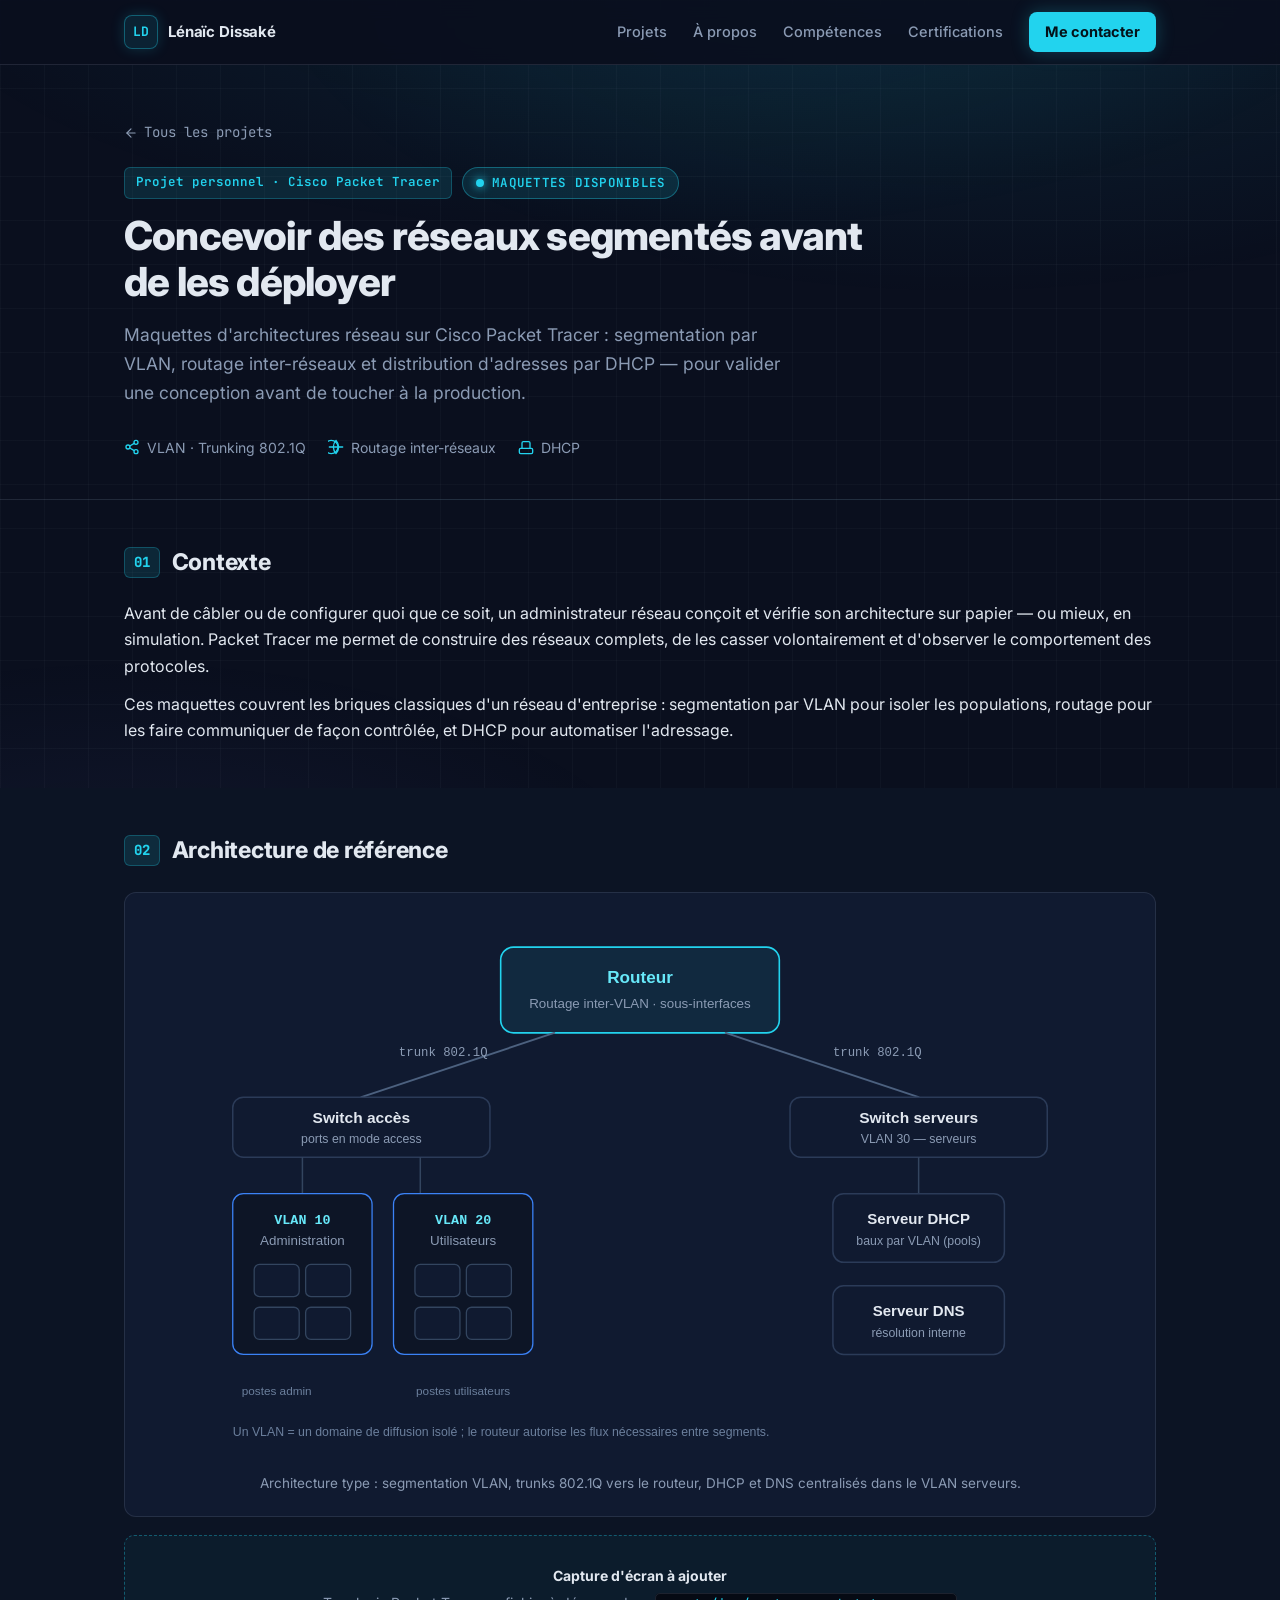
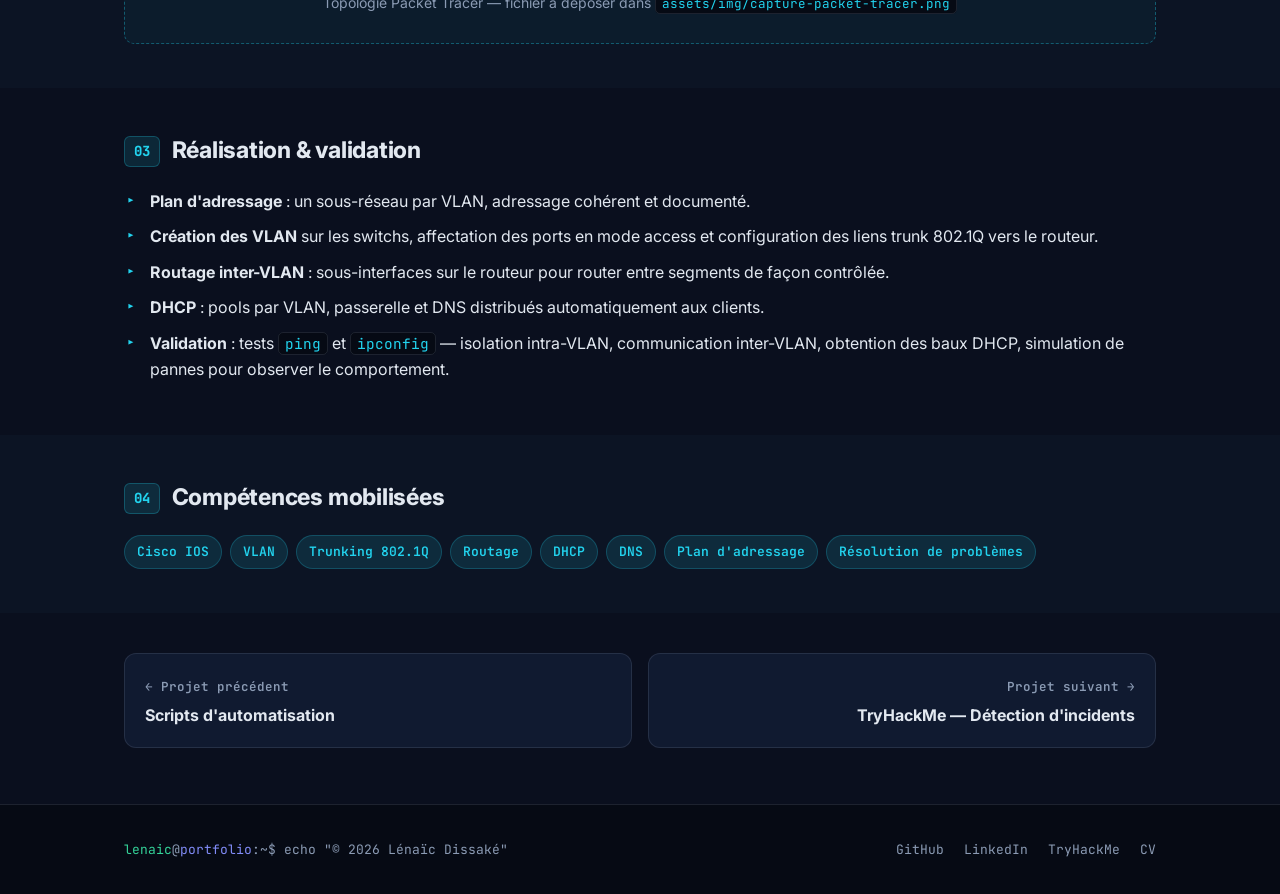
==== projets/reseau-packet-tracer.html @ 539bb711 "Portfolio initial — site statique tech/cyber (GitHub Pages)" ====
<!DOCTYPE html>
<html lang="fr">
<head>
  <meta charset="UTF-8">
  <meta name="viewport" content="width=device-width, initial-scale=1.0">
  <title>Maquettes réseau Cisco Packet Tracer — Lénaïc Dissaké</title>
  <meta name="description" content="Simulation d'architectures réseau sur Cisco Packet Tracer : segmentation VLAN, routage inter-réseaux et DHCP — conception et validation avant déploiement.">
  <link rel="icon" type="image/svg+xml" href="../assets/img/favicon.svg">
  <link rel="preconnect" href="https://fonts.googleapis.com">
  <link rel="preconnect" href="https://fonts.gstatic.com" crossorigin>
  <link href="https://fonts.googleapis.com/css2?family=Inter:wght@400;500;600;700;800&family=JetBrains+Mono:wght@400;600&display=swap" rel="stylesheet">
  <link rel="stylesheet" href="../assets/css/style.css">
</head>
<body>

  <!-- ===== Header ===== -->
  <header class="site-header">
    <div class="container">
      <a href="../index.html" class="brand">
        <span class="monogram">LD</span>
        <span class="name">Lénaïc Dissaké</span>
      </a>
      <nav class="main-nav" id="main-nav">
        <a href="../index.html#projets">Projets</a>
        <a href="../index.html#a-propos">À propos</a>
        <a href="../index.html#competences">Compétences</a>
        <a href="../index.html#certifications">Certifications</a>
        <a href="../index.html#contact" class="nav-cta">Me contacter</a>
      </nav>
      <button class="nav-toggle" aria-label="Ouvrir le menu" aria-expanded="false">
        <svg viewBox="0 0 24 24" fill="none" stroke-width="2" stroke-linecap="round"><line x1="3" y1="6" x2="21" y2="6"/><line x1="3" y1="12" x2="21" y2="12"/><line x1="3" y1="18" x2="21" y2="18"/></svg>
      </button>
    </div>
  </header>

  <main>
    <!-- ===== Hero projet ===== -->
    <section class="project-hero">
      <div class="container">
        <a class="breadcrumb" href="../index.html#projets">
          <svg width="14" height="14" viewBox="0 0 24 24" fill="none" stroke="currentColor" stroke-width="2" stroke-linecap="round" stroke-linejoin="round"><line x1="19" y1="12" x2="5" y2="12"/><polyline points="12 19 5 12 12 5"/></svg>
          Tous les projets
        </a>
        <div class="badges"><span class="badge">Projet personnel · Cisco Packet Tracer</span><span class="status cyan"><span class="pip"></span> MAQUETTES DISPONIBLES</span></div>
        <h1>Concevoir des réseaux segmentés avant de les déployer</h1>
        <p class="lead">Maquettes d'architectures réseau sur Cisco Packet Tracer : segmentation par VLAN, routage inter-réseaux et distribution d'adresses par DHCP — pour valider une conception avant de toucher à la production.</p>
        <div class="project-meta">
          <span>
            <svg viewBox="0 0 24 24" fill="none" stroke="currentColor" stroke-width="2" stroke-linecap="round" stroke-linejoin="round"><circle cx="18" cy="5" r="3"/><circle cx="6" cy="12" r="3"/><circle cx="18" cy="19" r="3"/><line x1="8.6" y1="13.5" x2="15.4" y2="17.5"/><line x1="15.4" y1="6.5" x2="8.6" y2="10.5"/></svg>
            VLAN · Trunking 802.1Q
          </span>
          <span>
            <svg viewBox="0 0 24 24" fill="none" stroke="currentColor" stroke-width="2" stroke-linecap="round" stroke-linejoin="round"><circle cx="5" cy="12" r="10"/><line x1="2" y1="12" x2="22" y2="12"/><path d="M12 2a15.3 15.3 0 0 1 4 10 15.3 15.3 0 0 1-4 10 15.3 15.3 0 0 1-4-10 15.3 15.3 0 0 1 4-10z"/></svg>
            Routage inter-réseaux
          </span>
          <span>
            <svg viewBox="0 0 24 24" fill="none" stroke="currentColor" stroke-width="2" stroke-linecap="round" stroke-linejoin="round"><rect x="2" y="14" width="20" height="8" rx="2"/><path d="M6 14V6a2 2 0 0 1 2-2h8a2 2 0 0 1 2 2v8"/></svg>
            DHCP
          </span>
        </div>
      </div>
    </section>

    <!-- ===== Contexte ===== -->
    <section class="project-section">
      <div class="container">
        <h2><span class="num">01</span>Contexte</h2>
        <p>Avant de câbler ou de configurer quoi que ce soit, un administrateur réseau conçoit et vérifie son architecture sur papier — ou mieux, en simulation. Packet Tracer me permet de construire des réseaux complets, de les casser volontairement et d'observer le comportement des protocoles.</p>
        <p>Ces maquettes couvrent les briques classiques d'un réseau d'entreprise : segmentation par VLAN pour isoler les populations, routage pour les faire communiquer de façon contrôlée, et DHCP pour automatiser l'adressage.</p>
      </div>
    </section>

    <!-- ===== Architecture ===== -->
    <section class="project-section alt">
      <div class="container">
        <h2><span class="num">02</span>Architecture de référence</h2>

        <figure class="figure">
          <svg viewBox="0 0 920 500" xmlns="http://www.w3.org/2000/svg" role="img" aria-label="Schéma réseau : routeur relié par trunks 802.1Q à deux switchs, VLAN admin et utilisateurs côté gauche, serveurs DHCP et DNS côté droit">
            <!-- Routeur -->
            <rect x="330" y="30" width="260" height="80" rx="12" fill="rgba(34,211,238,0.08)" stroke="#22d3ee" stroke-width="1.5"/>
            <text x="460" y="63" text-anchor="middle" font-family="Segoe UI, sans-serif" font-size="16" font-weight="700" fill="#67e8f9">Routeur</text>
            <text x="460" y="87" text-anchor="middle" font-family="Segoe UI, sans-serif" font-size="12.5" fill="#8b9bb4">Routage inter-VLAN · sous-interfaces</text>

            <!-- Trunks -->
            <g stroke="#4c617f" stroke-width="1.8" stroke-linecap="round">
              <line x1="380" y1="110" x2="200" y2="170"/>
              <line x1="540" y1="110" x2="720" y2="170"/>
            </g>
            <text x="235" y="132" font-family="Consolas, monospace" font-size="11.5" fill="#8b9bb4">trunk 802.1Q</text>
            <text x="640" y="132" font-family="Consolas, monospace" font-size="11.5" fill="#8b9bb4">trunk 802.1Q</text>

            <!-- Switch accès -->
            <rect x="80" y="170" width="240" height="56" rx="10" fill="#101a30" stroke="#2b3b58" stroke-width="1.4"/>
            <text x="200" y="194" text-anchor="middle" font-family="Segoe UI, sans-serif" font-size="14.5" font-weight="700" fill="#e2e8f0">Switch accès</text>
            <text x="200" y="213" text-anchor="middle" font-family="Segoe UI, sans-serif" font-size="11.5" fill="#8b9bb4">ports en mode access</text>

            <!-- Switch serveurs -->
            <rect x="600" y="170" width="240" height="56" rx="10" fill="#101a30" stroke="#2b3b58" stroke-width="1.4"/>
            <text x="720" y="194" text-anchor="middle" font-family="Segoe UI, sans-serif" font-size="14.5" font-weight="700" fill="#e2e8f0">Switch serveurs</text>
            <text x="720" y="213" text-anchor="middle" font-family="Segoe UI, sans-serif" font-size="11.5" fill="#8b9bb4">VLAN 30 — serveurs</text>

            <!-- Liaisons descendantes -->
            <g stroke="#33455f" stroke-width="1.4">
              <line x1="145" y1="226" x2="145" y2="260"/>
              <line x1="255" y1="226" x2="255" y2="260"/>
              <line x1="720" y1="226" x2="720" y2="260"/>
            </g>

            <!-- VLAN 10 -->
            <rect x="80" y="260" width="130" height="150" rx="10" fill="#0d1526" stroke="#3b82f6" stroke-width="1.2"/>
            <text x="145" y="288" text-anchor="middle" font-family="Consolas, monospace" font-size="12.5" font-weight="700" fill="#67e8f9">VLAN 10</text>
            <text x="145" y="308" text-anchor="middle" font-family="Segoe UI, sans-serif" font-size="12.5" fill="#8b9bb4">Administration</text>
            <g>
              <rect x="100" y="326" width="42" height="30" rx="5" fill="#101a30" stroke="#33455f" stroke-width="1.2"/>
              <rect x="148" y="326" width="42" height="30" rx="5" fill="#101a30" stroke="#33455f" stroke-width="1.2"/>
              <rect x="100" y="366" width="42" height="30" rx="5" fill="#101a30" stroke="#33455f" stroke-width="1.2"/>
              <rect x="148" y="366" width="42" height="30" rx="5" fill="#101a30" stroke="#33455f" stroke-width="1.2"/>
              <text x="121" y="448" text-anchor="middle" font-family="Segoe UI, sans-serif" font-size="11" fill="#6b7f9c">postes admin</text>
            </g>

            <!-- VLAN 20 -->
            <rect x="230" y="260" width="130" height="150" rx="10" fill="#0d1526" stroke="#3b82f6" stroke-width="1.2"/>
            <text x="295" y="288" text-anchor="middle" font-family="Consolas, monospace" font-size="12.5" font-weight="700" fill="#67e8f9">VLAN 20</text>
            <text x="295" y="308" text-anchor="middle" font-family="Segoe UI, sans-serif" font-size="12.5" fill="#8b9bb4">Utilisateurs</text>
            <g>
              <rect x="250" y="326" width="42" height="30" rx="5" fill="#101a30" stroke="#33455f" stroke-width="1.2"/>
              <rect x="298" y="326" width="42" height="30" rx="5" fill="#101a30" stroke="#33455f" stroke-width="1.2"/>
              <rect x="250" y="366" width="42" height="30" rx="5" fill="#101a30" stroke="#33455f" stroke-width="1.2"/>
              <rect x="298" y="366" width="42" height="30" rx="5" fill="#101a30" stroke="#33455f" stroke-width="1.2"/>
              <text x="295" y="448" text-anchor="middle" font-family="Segoe UI, sans-serif" font-size="11" fill="#6b7f9c">postes utilisateurs</text>
            </g>

            <!-- Serveurs -->
            <g>
              <rect x="640" y="260" width="160" height="64" rx="10" fill="#101a30" stroke="#2b3b58" stroke-width="1.4"/>
              <text x="720" y="288" text-anchor="middle" font-family="Segoe UI, sans-serif" font-size="14" font-weight="700" fill="#e2e8f0">Serveur DHCP</text>
              <text x="720" y="308" text-anchor="middle" font-family="Segoe UI, sans-serif" font-size="11.5" fill="#8b9bb4">baux par VLAN (pools)</text>

              <rect x="640" y="346" width="160" height="64" rx="10" fill="#101a30" stroke="#2b3b58" stroke-width="1.4"/>
              <text x="720" y="374" text-anchor="middle" font-family="Segoe UI, sans-serif" font-size="14" font-weight="700" fill="#e2e8f0">Serveur DNS</text>
              <text x="720" y="394" text-anchor="middle" font-family="Segoe UI, sans-serif" font-size="11.5" fill="#8b9bb4">résolution interne</text>
            </g>

            <!-- Légende -->
            <rect x="80" y="440" width="360" height="40" rx="8" fill="none"/>
            <text x="80" y="486" font-family="Segoe UI, sans-serif" font-size="11.5" fill="#6b7f9c">Un VLAN = un domaine de diffusion isolé ; le routeur autorise les flux nécessaires entre segments.</text>
          </svg>
          <figcaption>Architecture type : segmentation VLAN, trunks 802.1Q vers le routeur, DHCP et DNS centralisés dans le VLAN serveurs.</figcaption>
        </figure>

        <div class="shot">
          <strong>Capture d'écran à ajouter</strong>
          Topologie Packet Tracer — fichier à déposer dans <code>assets/img/capture-packet-tracer.png</code>
        </div>
      </div>
    </section>

    <!-- ===== Réalisation ===== -->
    <section class="project-section">
      <div class="container">
        <h2><span class="num">03</span>Réalisation &amp; validation</h2>
        <ul>
          <li><strong>Plan d'adressage</strong> : un sous-réseau par VLAN, adressage cohérent et documenté.</li>
          <li><strong>Création des VLAN</strong> sur les switchs, affectation des ports en mode access et configuration des liens trunk 802.1Q vers le routeur.</li>
          <li><strong>Routage inter-VLAN</strong> : sous-interfaces sur le routeur pour router entre segments de façon contrôlée.</li>
          <li><strong>DHCP</strong> : pools par VLAN, passerelle et DNS distribués automatiquement aux clients.</li>
          <li><strong>Validation</strong> : tests <code>ping</code> et <code>ipconfig</code> — isolation intra-VLAN, communication inter-VLAN, obtention des baux DHCP, simulation de pannes pour observer le comportement.</li>
        </ul>
      </div>
    </section>

    <!-- ===== Compétences ===== -->
    <section class="project-section alt">
      <div class="container">
        <h2><span class="num">04</span>Compétences mobilisées</h2>
        <div class="tags">
          <span>Cisco IOS</span><span>VLAN</span><span>Trunking 802.1Q</span><span>Routage</span><span>DHCP</span><span>DNS</span><span>Plan d'adressage</span><span>Résolution de problèmes</span>
        </div>
      </div>
    </section>

    <!-- ===== Navigation projet ===== -->
    <div class="container">
      <nav class="project-nav">
        <a href="scripts.html">
          <span class="dir">← Projet précédent</span>
          <div class="title">Scripts d'automatisation</div>
        </a>
        <a class="next" href="tryhackme.html">
          <span class="dir">Projet suivant →</span>
          <div class="title">TryHackMe — Détection d'incidents</div>
        </a>
      </nav>
    </div>
  </main>

  <!-- ===== Footer ===== -->
  <footer class="site-footer">
    <div class="container">
      <span class="prompt"><span class="u">lenaic</span>@<span class="p">portfolio</span>:~$ echo "© <span class="year">2026</span> Lénaïc Dissaké"</span>
      <nav class="f-links">
        <a href="https://github.com/narcusensei" target="_blank" rel="noopener">GitHub</a>
        <a href="https://www.linkedin.com/in/lenaic-d" target="_blank" rel="noopener">LinkedIn</a>
        <a href="https://tryhackme.com/p/narcus" target="_blank" rel="noopener">TryHackMe</a>
        <a href="../cv/CV-Lenaic-Dissake.pdf">CV</a>
      </nav>
    </div>
  </footer>

  <script src="../assets/js/main.js"></script>
</body>
</html>
---- assets/css/style.css ----
/* ============================================================
   Portfolio — Lénaïc Dissaké
   Thème tech/cyber · Sombre · Néon cyan #22d3ee · Inter + Mono
   ============================================================ */

:root {
  --bg: #0a0f1e;
  --bg-alt: #0c1424;
  --bg-panel: #101a30;
  --bg-code: #060a14;
  --text: #e2e8f0;
  --text-muted: #8b9bb4;
  --accent: #22d3ee;
  --accent-soft: rgba(34, 211, 238, 0.12);
  --accent-border: rgba(34, 211, 238, 0.35);
  --violet: #818cf8;
  --success: #34d399;
  --border: rgba(148, 163, 184, 0.16);
  --radius: 12px;
  --font-sans: "Inter", -apple-system, BlinkMacSystemFont, "Segoe UI", Roboto, sans-serif;
  --font-mono: "JetBrains Mono", "SFMono-Regular", Consolas, monospace;
  --container: 1080px;
}

* { margin: 0; padding: 0; box-sizing: border-box; }

html { scroll-behavior: smooth; }

body {
  font-family: var(--font-sans);
  color: var(--text);
  background: var(--bg);
  line-height: 1.65;
  font-size: 16px;
  -webkit-font-smoothing: antialiased;
  overflow-x: hidden;
}

/* Fond : grille technique + halos néon */
body::before {
  content: "";
  position: fixed;
  inset: 0;
  z-index: -2;
  background:
    radial-gradient(ellipse 55% 38% at 75% -5%, rgba(34, 211, 238, 0.10), transparent),
    radial-gradient(ellipse 45% 32% at 10% 105%, rgba(129, 140, 248, 0.08), transparent),
    linear-gradient(rgba(148, 163, 184, 0.045) 1px, transparent 1px),
    linear-gradient(90deg, rgba(148, 163, 184, 0.045) 1px, transparent 1px);
  background-size: 100% 100%, 100% 100%, 44px 44px, 44px 44px;
}

::selection { background: rgba(34, 211, 238, 0.35); color: #fff; }

img { max-width: 100%; display: block; }
a { color: var(--accent); text-decoration: none; }
a:hover { text-decoration: underline; }

.container { max-width: var(--container); margin: 0 auto; padding: 0 24px; }

/* ---------- Header ---------- */
.site-header {
  position: sticky;
  top: 0;
  z-index: 50;
  background: rgba(10, 15, 30, 0.85);
  backdrop-filter: blur(10px);
  border-bottom: 1px solid var(--border);
}

.site-header .container {
  display: flex;
  align-items: center;
  justify-content: space-between;
  height: 64px;
}

.brand {
  display: flex;
  align-items: center;
  gap: 10px;
  font-weight: 700;
  color: var(--text);
}

.brand:hover { text-decoration: none; }

.brand .monogram {
  width: 34px;
  height: 34px;
  border-radius: 8px;
  background: rgba(34, 211, 238, 0.10);
  border: 1px solid var(--accent-border);
  color: var(--accent);
  display: grid;
  place-items: center;
  font-family: var(--font-mono);
  font-size: 13px;
  font-weight: 700;
  box-shadow: 0 0 14px rgba(34, 211, 238, 0.18);
}

.brand .name { font-size: 15px; letter-spacing: -0.01em; }

.main-nav { display: flex; align-items: center; gap: 26px; }

.main-nav a {
  color: var(--text-muted);
  font-size: 14.5px;
  font-weight: 500;
}

.main-nav a:hover { color: var(--accent); text-decoration: none; }

.main-nav a.nav-cta {
  background: var(--accent);
  color: #04121a;
  padding: 8px 16px;
  border-radius: 8px;
  font-weight: 700;
  box-shadow: 0 0 18px rgba(34, 211, 238, 0.25);
}

.main-nav a.nav-cta:hover { background: #67e8f9; }

.nav-toggle {
  display: none;
  background: none;
  border: none;
  cursor: pointer;
  padding: 8px;
}

.nav-toggle svg { width: 22px; height: 22px; stroke: var(--text); }

/* ---------- Boutons ---------- */
.btn {
  display: inline-flex;
  align-items: center;
  gap: 8px;
  padding: 11px 22px;
  border-radius: 10px;
  font-weight: 600;
  font-size: 15px;
  border: 1px solid transparent;
  transition: background 0.15s ease, border-color 0.15s ease, box-shadow 0.15s ease;
}

.btn:hover { text-decoration: none; }

.btn-primary {
  background: var(--accent);
  color: #04121a;
  font-weight: 700;
  box-shadow: 0 0 22px rgba(34, 211, 238, 0.28);
}
.btn-primary:hover { background: #67e8f9; }

.btn-outline {
  border-color: var(--border);
  color: var(--text);
  background: rgba(16, 26, 48, 0.6);
}
.btn-outline:hover { border-color: var(--accent-border); color: var(--accent); }

.btn svg { width: 17px; height: 17px; }

/* ---------- Badges de statut ---------- */
.status {
  display: inline-flex;
  align-items: center;
  gap: 8px;
  font-family: var(--font-mono);
  font-size: 12.5px;
  font-weight: 600;
  color: var(--success);
  background: rgba(52, 211, 153, 0.10);
  border: 1px solid rgba(52, 211, 153, 0.35);
  padding: 5px 13px;
  border-radius: 999px;
  letter-spacing: 0.02em;
}

.status .pip {
  width: 8px;
  height: 8px;
  border-radius: 50%;
  background: var(--success);
  box-shadow: 0 0 10px var(--success);
  animation: pulse 2s ease-in-out infinite;
}

.status.cyan { color: var(--accent); background: var(--accent-soft); border-color: var(--accent-border); }
.status.cyan .pip { background: var(--accent); box-shadow: 0 0 10px var(--accent); }

@keyframes pulse { 0%, 100% { opacity: 1; } 50% { opacity: 0.35; } }

/* ---------- Hero (accueil) ---------- */
.hero { padding: 76px 0 64px; }

.hero-grid {
  display: grid;
  grid-template-columns: 1.15fr 0.85fr;
  gap: 52px;
  align-items: center;
}

.hero .kicker {
  color: var(--accent);
  font-family: var(--font-mono);
  font-size: 13.5px;
  font-weight: 600;
  letter-spacing: 0.03em;
  margin-bottom: 18px;
}

.hero h1 {
  font-size: clamp(32px, 5vw, 50px);
  line-height: 1.12;
  letter-spacing: -0.02em;
  font-weight: 800;
  max-width: 620px;
}

.hero h1 .accent {
  background: linear-gradient(92deg, #22d3ee 20%, #818cf8 90%);
  -webkit-background-clip: text;
  background-clip: text;
  color: transparent;
}

.hero .pitch {
  margin-top: 20px;
  font-size: 17.5px;
  color: var(--text-muted);
  max-width: 560px;
}

.hero .actions { margin-top: 30px; display: flex; flex-wrap: wrap; gap: 14px; }

.hero .links {
  margin-top: 26px;
  display: flex;
  flex-wrap: wrap;
  gap: 20px;
  font-size: 14px;
}

.hero .links a {
  color: var(--text-muted);
  display: inline-flex;
  align-items: center;
  gap: 6px;
  font-family: var(--font-mono);
}

.hero .links a:hover { color: var(--accent); }

.hero .links svg { width: 15px; height: 15px; }

/* ---------- Terminal ---------- */
.terminal {
  background: var(--bg-code);
  border: 1px solid var(--border);
  border-radius: var(--radius);
  overflow: hidden;
  box-shadow: 0 24px 70px rgba(0, 0, 0, 0.55), 0 0 46px rgba(34, 211, 238, 0.07);
}

.terminal-bar {
  display: flex;
  align-items: center;
  gap: 7px;
  padding: 11px 16px;
  background: rgba(148, 163, 184, 0.05);
  border-bottom: 1px solid var(--border);
}

.terminal-bar .dot { width: 11px; height: 11px; border-radius: 50%; }
.dot-red { background: #f87171; }
.dot-yellow { background: #fbbf24; }
.dot-green { background: #34d399; }

.terminal-bar .title {
  margin-left: 8px;
  font-family: var(--font-mono);
  font-size: 12px;
  color: var(--text-muted);
}

.terminal-body {
  padding: 20px 22px;
  font-family: var(--font-mono);
  font-size: 13.5px;
  line-height: 1.95;
  min-height: 232px;
}

.term-line { white-space: pre-wrap; word-break: break-word; }
.term-prompt { color: var(--success); }
.term-path { color: var(--violet); }
.term-cmd { color: var(--text); }
.term-out { color: var(--text-muted); }
.term-out .ok { color: var(--success); }
.term-out .hl { color: var(--accent); }

.cursor {
  display: inline-block;
  width: 9px;
  height: 16px;
  margin-left: 2px;
  background: var(--accent);
  vertical-align: -2px;
  animation: blink 1s step-end infinite;
}

@keyframes blink { 50% { opacity: 0; } }

/* ---------- Sections ---------- */
.section { padding: 64px 0; }
.section.alt { background: var(--bg-alt); }

/* Les ancres ne passent pas sous le header collant */
main section[id] { scroll-margin-top: 76px; }

.section-head { margin-bottom: 36px; }

.section-head .kicker {
  color: var(--accent);
  font-family: var(--font-mono);
  font-size: 13px;
  font-weight: 600;
  letter-spacing: 0.03em;
}

.section-head .kicker::before { content: "~/portfolio $ "; color: var(--text-muted); }

.section-head h2 {
  font-size: clamp(26px, 3.5vw, 34px);
  letter-spacing: -0.02em;
  font-weight: 750;
  margin-top: 6px;
}

.section-head p {
  color: var(--text-muted);
  margin-top: 10px;
  max-width: 620px;
}

/* ---------- À propos ---------- */
.about-grid {
  display: grid;
  grid-template-columns: 230px 1fr;
  gap: 44px;
  align-items: start;
}

.about-photo-frame {
  width: 100%;
  max-width: 230px;
  aspect-ratio: 3 / 4;
  border-radius: var(--radius);
  overflow: hidden;
  border: 1px solid var(--accent-border);
  box-shadow: 0 0 38px rgba(34, 211, 238, 0.12), 0 18px 44px rgba(0, 0, 0, 0.45);
}

.about-photo {
  width: 100%;
  height: 100%;
  object-fit: cover;
  object-position: center 22%;
  transform: scale(1.07);
  filter: saturate(1.02);
  display: block;
}

.about-body p + p { margin-top: 14px; }

.about-body .facts {
  margin-top: 22px;
  display: flex;
  flex-wrap: wrap;
  gap: 10px;
}

.fact {
  background: var(--accent-soft);
  color: var(--accent);
  border: 1px solid var(--accent-border);
  font-size: 13.5px;
  font-weight: 600;
  padding: 6px 13px;
  border-radius: 999px;
}

/* ---------- Cartes projets ---------- */
.projects-grid {
  display: grid;
  grid-template-columns: repeat(auto-fill, minmax(300px, 1fr));
  gap: 22px;
}

.project-card {
  position: relative;
  display: flex;
  flex-direction: column;
  background: var(--bg-panel);
  border: 1px solid var(--border);
  border-radius: var(--radius);
  padding: 24px;
  overflow: hidden;
  transition: border-color 0.15s ease, box-shadow 0.15s ease, transform 0.15s ease;
}

.project-card::before {
  content: "";
  position: absolute;
  top: 0;
  left: 0;
  right: 0;
  height: 2px;
  background: linear-gradient(90deg, transparent, var(--accent), var(--violet), transparent);
  opacity: 0;
  transition: opacity 0.15s ease;
}

.project-card:hover {
  border-color: var(--accent-border);
  box-shadow: 0 0 34px rgba(34, 211, 238, 0.10), 0 16px 40px rgba(0, 0, 0, 0.45);
  transform: translateY(-3px);
}

.project-card:hover::before { opacity: 1; }

.project-card .icon {
  width: 44px;
  height: 44px;
  border-radius: 10px;
  background: var(--accent-soft);
  border: 1px solid var(--accent-border);
  color: var(--accent);
  display: grid;
  place-items: center;
  margin-bottom: 16px;
}

.project-card .icon svg { width: 22px; height: 22px; }

.project-card h3 { font-size: 18.5px; font-weight: 700; letter-spacing: -0.01em; }

.project-card .tag {
  font-family: var(--font-mono);
  font-size: 12px;
  color: var(--accent);
  background: var(--accent-soft);
  border: 1px solid rgba(34, 211, 238, 0.2);
  border-radius: 6px;
  padding: 2px 8px;
  display: inline-block;
  margin: 8px 0 10px;
}

.project-card p {
  color: var(--text-muted);
  font-size: 14.5px;
  flex-grow: 1;
}

.project-card .go {
  margin-top: 16px;
  font-weight: 600;
  font-size: 14.5px;
  color: var(--accent);
  display: inline-flex;
  align-items: center;
  gap: 6px;
  font-family: var(--font-mono);
}

.project-card .go:hover { text-decoration: none; color: #67e8f9; }

.project-card .go svg { width: 15px; height: 15px; transition: transform 0.15s ease; }
.project-card:hover .go svg { transform: translateX(3px); }

/* ---------- Compétences ---------- */
.skills-grid {
  display: grid;
  grid-template-columns: repeat(auto-fill, minmax(230px, 1fr));
  gap: 22px;
}

.skill-group {
  background: var(--bg-panel);
  border: 1px solid var(--border);
  border-radius: var(--radius);
  padding: 22px;
}

.skill-group h3 {
  font-size: 15px;
  font-weight: 700;
  display: flex;
  align-items: center;
  gap: 9px;
  margin-bottom: 14px;
}

.skill-group h3 svg { width: 18px; height: 18px; color: var(--accent); }

.skill-group ul { list-style: none; display: flex; flex-wrap: wrap; gap: 7px; }

.skill-group li {
  font-size: 13px;
  font-weight: 500;
  background: rgba(10, 15, 30, 0.7);
  border: 1px solid var(--border);
  color: var(--text);
  padding: 4px 11px;
  border-radius: 999px;
}

/* ---------- Certifications ---------- */
.certs-list { display: grid; gap: 14px; }

.cert-item {
  display: flex;
  gap: 18px;
  align-items: center;
  background: var(--bg-panel);
  border: 1px solid var(--border);
  border-radius: var(--radius);
  padding: 18px 22px;
  transition: border-color 0.15s ease;
}

.cert-item:hover { border-color: var(--accent-border); }

.cert-item .cert-icon {
  width: 46px;
  height: 46px;
  flex-shrink: 0;
  border-radius: 10px;
  background: var(--accent-soft);
  border: 1px solid var(--accent-border);
  color: var(--accent);
  display: grid;
  place-items: center;
}

.cert-item .cert-icon svg { width: 23px; height: 23px; }

.cert-item h3 { font-size: 16px; font-weight: 700; }

.cert-item .org { color: var(--text-muted); font-size: 14px; margin-top: 2px; }

.cert-item .year {
  margin-left: auto;
  flex-shrink: 0;
  font-family: var(--font-mono);
  font-size: 13px;
  font-weight: 600;
  color: var(--accent);
  background: var(--accent-soft);
  border: 1px solid rgba(34, 211, 238, 0.2);
  border-radius: 6px;
  padding: 4px 10px;
}

/* ---------- Contact ---------- */
.contact-box {
  background: linear-gradient(180deg, rgba(34, 211, 238, 0.07), rgba(129, 140, 248, 0.05));
  border: 1px solid var(--accent-border);
  border-radius: var(--radius);
  padding: 40px;
  text-align: center;
  box-shadow: 0 0 44px rgba(34, 211, 238, 0.06);
}

.contact-box h2 { font-size: 26px; letter-spacing: -0.01em; font-weight: 750; }

.contact-box p { color: var(--text-muted); margin: 12px auto 26px; max-width: 480px; }

.contact-box .btn + .btn { margin-left: 10px; }

/* ---------- Pages projet ---------- */
.project-hero {
  padding: 56px 0 40px;
  border-bottom: 1px solid var(--border);
  background:
    radial-gradient(ellipse 60% 70% at 50% -30%, rgba(34, 211, 238, 0.09), transparent);
}

.project-hero .breadcrumb {
  font-size: 14px;
  color: var(--text-muted);
  margin-bottom: 22px;
  display: inline-flex;
  align-items: center;
  gap: 6px;
  font-family: var(--font-mono);
}

.project-hero .breadcrumb:hover { color: var(--accent); }

.project-hero .badges { display: flex; flex-wrap: wrap; gap: 10px; margin-bottom: 14px; }

.project-hero .badge {
  font-family: var(--font-mono);
  font-size: 12.5px;
  font-weight: 600;
  color: var(--accent);
  background: var(--accent-soft);
  border: 1px solid rgba(34, 211, 238, 0.25);
  border-radius: 6px;
  padding: 4px 11px;
  display: inline-block;
}

.project-hero h1 {
  font-size: clamp(28px, 4vw, 40px);
  letter-spacing: -0.02em;
  font-weight: 800;
  max-width: 740px;
  line-height: 1.15;
}

.project-hero .lead {
  color: var(--text-muted);
  font-size: 17.5px;
  margin-top: 16px;
  max-width: 680px;
}

.project-meta {
  margin-top: 28px;
  display: flex;
  flex-wrap: wrap;
  gap: 22px;
  font-size: 14px;
  color: var(--text-muted);
}

.project-meta span { display: inline-flex; align-items: center; gap: 7px; }

.project-meta svg { width: 16px; height: 16px; color: var(--accent); }

.project-section { padding: 44px 0; }
.project-section.alt { background: var(--bg-alt); }

.project-section h2 {
  font-size: 23px;
  font-weight: 750;
  letter-spacing: -0.01em;
  margin-bottom: 18px;
  display: flex;
  align-items: center;
  gap: 12px;
}

.project-section h2 .num {
  font-family: var(--font-mono);
  font-size: 14px;
  color: var(--accent);
  background: var(--accent-soft);
  border: 1px solid rgba(34, 211, 238, 0.25);
  border-radius: 6px;
  padding: 3px 9px;
}

.project-section p + p { margin-top: 12px; }
.project-section ul { margin-top: 12px; padding-left: 0; list-style: none; }
.project-section ul li {
  padding-left: 26px;
  position: relative;
  margin-bottom: 9px;
}

.project-section ul li::before {
  content: "▸";
  position: absolute;
  left: 2px;
  top: 0;
  color: var(--accent);
  font-family: var(--font-mono);
}

/* Figure / schéma */
.figure {
  border: 1px solid var(--border);
  border-radius: var(--radius);
  background: var(--bg-panel);
  padding: 22px;
  margin-top: 22px;
}

.figure svg { width: 100%; height: auto; }

.figure figcaption {
  margin-top: 14px;
  font-size: 13.5px;
  color: var(--text-muted);
  text-align: center;
}

/* Bloc code */
.code-block {
  background: var(--bg-code);
  color: #cbd5e1;
  border: 1px solid var(--border);
  border-radius: 10px;
  padding: 18px 20px;
  font-family: var(--font-mono);
  font-size: 13.5px;
  line-height: 1.7;
  overflow-x: auto;
  margin-top: 18px;
}

.code-block .cmt { color: #64748b; }
.code-block .cmd { color: var(--accent); }

/* Tags compétences d'un projet */
.tags { display: flex; flex-wrap: wrap; gap: 8px; }

.tags span {
  font-size: 13px;
  font-weight: 600;
  font-family: var(--font-mono);
  background: var(--accent-soft);
  color: var(--accent);
  border: 1px solid rgba(34, 211, 238, 0.22);
  padding: 5px 12px;
  border-radius: 999px;
}

/* Navigation projet suivant/précédent */
.project-nav {
  display: grid;
  grid-template-columns: 1fr 1fr;
  gap: 16px;
  padding: 40px 0 56px;
}

.project-nav a {
  border: 1px solid var(--border);
  border-radius: var(--radius);
  padding: 18px 20px;
  color: var(--text);
  background: var(--bg-panel);
  transition: border-color 0.15s ease;
}

.project-nav a:hover { border-color: var(--accent-border); text-decoration: none; }

.project-nav .dir {
  font-size: 12.5px;
  color: var(--text-muted);
  font-weight: 600;
  font-family: var(--font-mono);
}

.project-nav .title { font-weight: 700; margin-top: 4px; }

.project-nav a.next { text-align: right; }

/* ---------- Write-ups ---------- */
.writeup {
  border: 1px solid var(--border);
  border-radius: var(--radius);
  background: var(--bg-panel);
  overflow: hidden;
}

.writeup + .writeup { margin-top: 26px; }

.writeup .wu-head {
  background: rgba(148, 163, 184, 0.05);
  border-bottom: 1px solid var(--border);
  padding: 18px 24px;
  display: flex;
  flex-wrap: wrap;
  align-items: center;
  gap: 12px;
}

.writeup .wu-head h3 { font-size: 17px; font-weight: 700; }

.writeup .wu-head .lvl {
  font-family: var(--font-mono);
  font-size: 12px;
  font-weight: 600;
  border-radius: 6px;
  padding: 3px 9px;
}

.lvl-easy { background: rgba(52, 211, 153, 0.12); color: var(--success); }
.lvl-medium { background: rgba(251, 191, 36, 0.12); color: #fbbf24; }
.lvl-hard { background: rgba(248, 113, 113, 0.12); color: #f87171; }

.writeup .wu-body { padding: 22px 24px; }

.writeup .wu-body h4 {
  font-size: 14.5px;
  font-weight: 700;
  color: var(--accent);
  margin: 18px 0 8px;
  font-family: var(--font-mono);
}

.writeup .wu-body h4:first-child { margin-top: 0; }

.writeup .flag {
  font-family: var(--font-mono);
  font-size: 13.5px;
  background: var(--bg-code);
  color: var(--success);
  border: 1px solid rgba(52, 211, 153, 0.3);
  border-radius: 8px;
  padding: 10px 14px;
  display: inline-block;
  margin-top: 6px;
}

/* Placeholder capture d'écran */
.shot {
  border: 1px dashed rgba(34, 211, 238, 0.35);
  border-radius: 10px;
  background: rgba(34, 211, 238, 0.04);
  padding: 28px;
  text-align: center;
  color: var(--text-muted);
  font-size: 14px;
  margin-top: 18px;
}

.shot strong { color: var(--text); display: block; margin-bottom: 4px; }

.shot code, .project-section code, .wu-body code, .wu-body p code {
  font-family: var(--font-mono);
  font-size: 0.9em;
  background: var(--bg-code);
  border: 1px solid var(--border);
  border-radius: 5px;
  padding: 1px 6px;
  color: var(--accent);
}

/* ---------- Footer ---------- */
.site-footer {
  background: var(--bg-code);
  border-top: 1px solid var(--border);
  color: var(--text-muted);
  padding: 34px 0;
  font-size: 14px;
}

.site-footer .container {
  display: flex;
  flex-wrap: wrap;
  align-items: center;
  justify-content: space-between;
  gap: 18px;
}

.site-footer .prompt { font-family: var(--font-mono); font-size: 13px; }
.site-footer .prompt .u { color: var(--success); }
.site-footer .prompt .p { color: var(--violet); }

.site-footer .f-links { display: flex; flex-wrap: wrap; gap: 20px; }

.site-footer .f-links a { color: var(--text-muted); font-family: var(--font-mono); font-size: 13px; }
.site-footer .f-links a:hover { color: var(--accent); }

/* ---------- Responsive ---------- */
@media (max-width: 900px) {
  .hero-grid { grid-template-columns: 1fr; gap: 34px; }
  .terminal-body { min-height: 0; }
}

@media (max-width: 780px) {
  .about-grid { grid-template-columns: 1fr; }
  .about-photo-frame { max-width: 200px; }

  .project-nav { grid-template-columns: 1fr; }
  .project-nav a.next { text-align: left; }

  .nav-toggle { display: block; }

  .main-nav {
    display: none;
    position: absolute;
    top: 64px;
    left: 0;
    right: 0;
    background: var(--bg);
    border-bottom: 1px solid var(--border);
    flex-direction: column;
    align-items: stretch;
    padding: 12px 24px 18px;
    gap: 4px;
  }

  .main-nav.open { display: flex; }

  .main-nav a { padding: 11px 0; font-size: 15.5px; }
  .main-nav a.nav-cta { text-align: center; margin-top: 8px; }

  .cert-item { flex-wrap: wrap; }
  .cert-item .year { margin-left: 0; }

  .contact-box .btn + .btn { margin-left: 0; }
  .contact-box .btn { margin: 6px 0; }
}
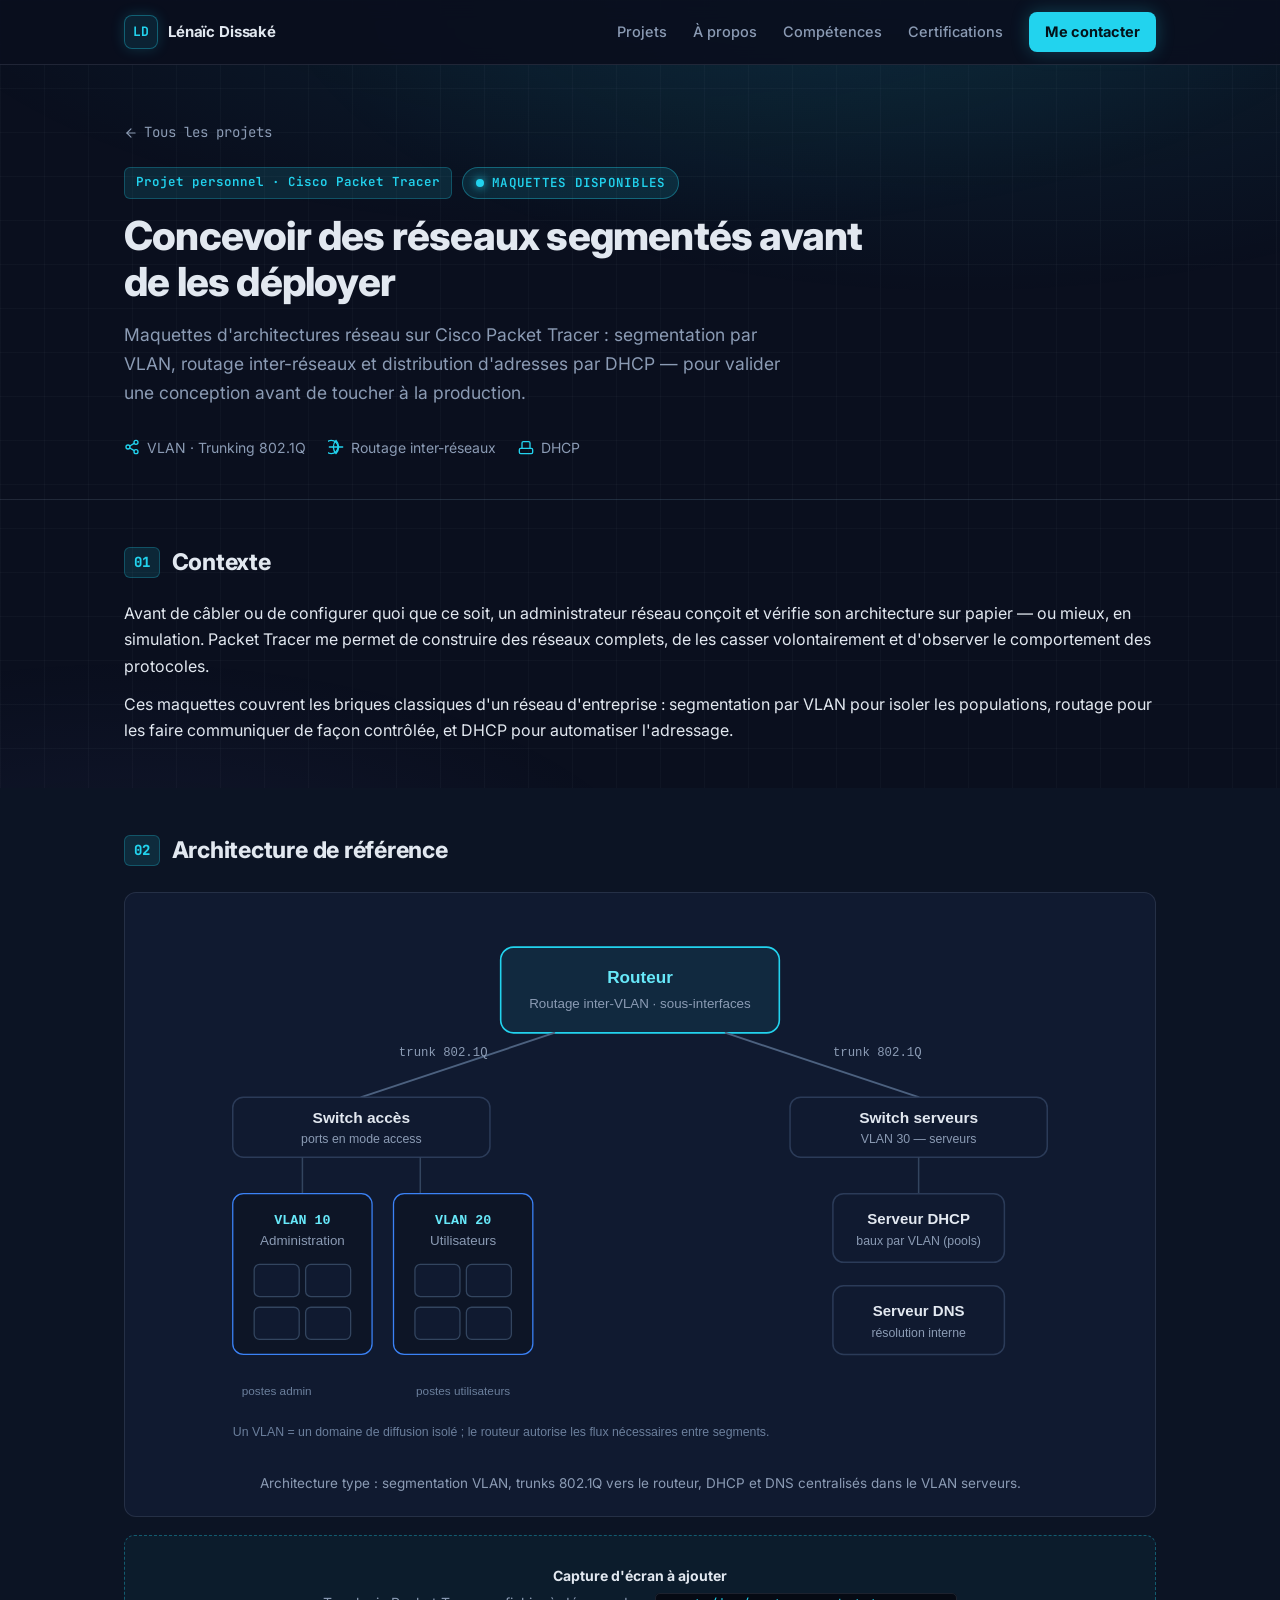
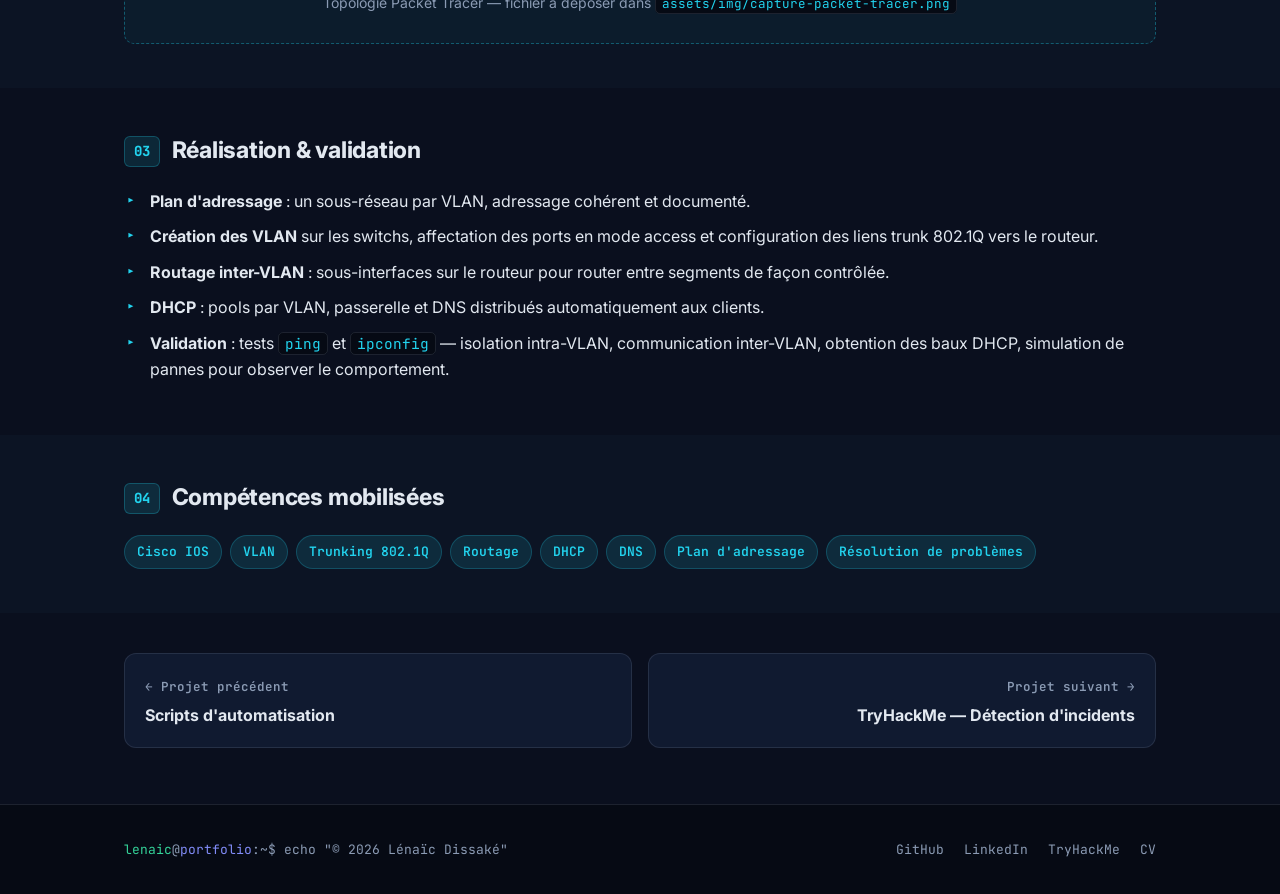
==== commit 68181358: "Responsive complet : telephone 320px, tablettes 768/1024, cache-busting v2, styles impression" ====
--- a/projets/reseau-packet-tracer.html
+++ b/projets/reseau-packet-tracer.html
@@ -9,7 +9,7 @@
   <link rel="preconnect" href="https://fonts.googleapis.com">
   <link rel="preconnect" href="https://fonts.gstatic.com" crossorigin>
   <link href="https://fonts.googleapis.com/css2?family=Inter:wght@400;500;600;700;800&family=JetBrains+Mono:wght@400;600&display=swap" rel="stylesheet">
-  <link rel="stylesheet" href="../assets/css/style.css">
+  <link rel="stylesheet" href="../assets/css/style.css?v=2">
 </head>
 <body>
 
@@ -208,6 +208,6 @@
     </div>
   </footer>
 
-  <script src="../assets/js/main.js"></script>
+  <script src="../assets/js/main.js?v=2"></script>
 </body>
 </html>
--- a/assets/css/style.css
+++ b/assets/css/style.css
@@ -167,6 +167,7 @@
 
 /* ---------- Badges de statut ---------- */
 .status {
+  max-width: 100%;
   display: inline-flex;
   align-items: center;
   gap: 8px;
@@ -247,6 +248,8 @@
 }
 
 .hero .links a {
+  max-width: 100%;
+  overflow-wrap: anywhere;
   color: var(--text-muted);
   display: inline-flex;
   align-items: center;
@@ -398,12 +401,13 @@
 /* ---------- Cartes projets ---------- */
 .projects-grid {
   display: grid;
-  grid-template-columns: repeat(auto-fill, minmax(300px, 1fr));
+  grid-template-columns: repeat(auto-fill, minmax(min(100%, 300px), 1fr));
   gap: 22px;
 }
 
 .project-card {
   position: relative;
+  min-width: 0;
   display: flex;
   flex-direction: column;
   background: var(--bg-panel);
@@ -487,11 +491,12 @@
 /* ---------- Compétences ---------- */
 .skills-grid {
   display: grid;
-  grid-template-columns: repeat(auto-fill, minmax(230px, 1fr));
+  grid-template-columns: repeat(auto-fill, minmax(min(100%, 230px), 1fr));
   gap: 22px;
 }
 
 .skill-group {
+  min-width: 0;
   background: var(--bg-panel);
   border: 1px solid var(--border);
   border-radius: var(--radius);
@@ -688,6 +693,8 @@
 
 /* Figure / schéma */
 .figure {
+  overflow-x: auto;
+  -webkit-overflow-scrolling: touch;
   border: 1px solid var(--border);
   border-radius: var(--radius);
   background: var(--bg-panel);
@@ -913,3 +920,51 @@
   .contact-box .btn + .btn { margin-left: 0; }
   .contact-box .btn { margin: 6px 0; }
 }
+
+/* ---------- Responsive : tablettes et petits téléphones ---------- */
+@media (max-width: 1024px) and (min-width: 901px) {
+  /* Tablette paysage : hero légèrement resserré */
+  .hero { padding: 60px 0 52px; }
+  .hero-grid { gap: 36px; }
+}
+
+@media (max-width: 640px) {
+  /* Schémas d'architecture : garder un texte lisible, défilement horizontal */
+  .figure svg { min-width: 620px; }
+
+  /* Terminal plus compact sur téléphone */
+  .terminal-body { padding: 16px; font-size: 12.5px; min-height: 0; }
+
+  /* Hero : resserre */
+  .hero { padding: 52px 0 44px; }
+  .hero h1 { font-size: clamp(28px, 8.5vw, 36px); }
+
+  /* Boutons pleine largeur au pouce */
+  .hero .actions .btn { flex: 1 1 auto; justify-content: center; }
+
+  /* Contact : boutons empilés pleine largeur */
+  .contact-box .btn { display: flex; width: 100%; justify-content: center; }
+
+  /* Meta projet : retour à la ligne propre */
+  .project-meta { gap: 12px 18px; }
+}
+
+@media (max-width: 380px) {
+  .container { padding: 0 18px; }
+  .brand .name { font-size: 14px; }
+  .cert-item { padding: 14px 16px; gap: 12px; }
+  .cert-item .cert-icon { width: 40px; height: 40px; }
+}
+
+
+@media (max-width: 400px) {
+  .projects-grid, .skills-grid { grid-template-columns: 1fr; }
+  .project-card p, .skill-group li { overflow-wrap: anywhere; }
+}
+
+/* Impression : retirer fond sombre pour un rendu papier propre */
+@media print {
+  body { background: #fff; }
+  body::before { display: none; }
+  .site-header, .site-footer, .terminal, .project-nav, .btn { display: none !important; }
+}
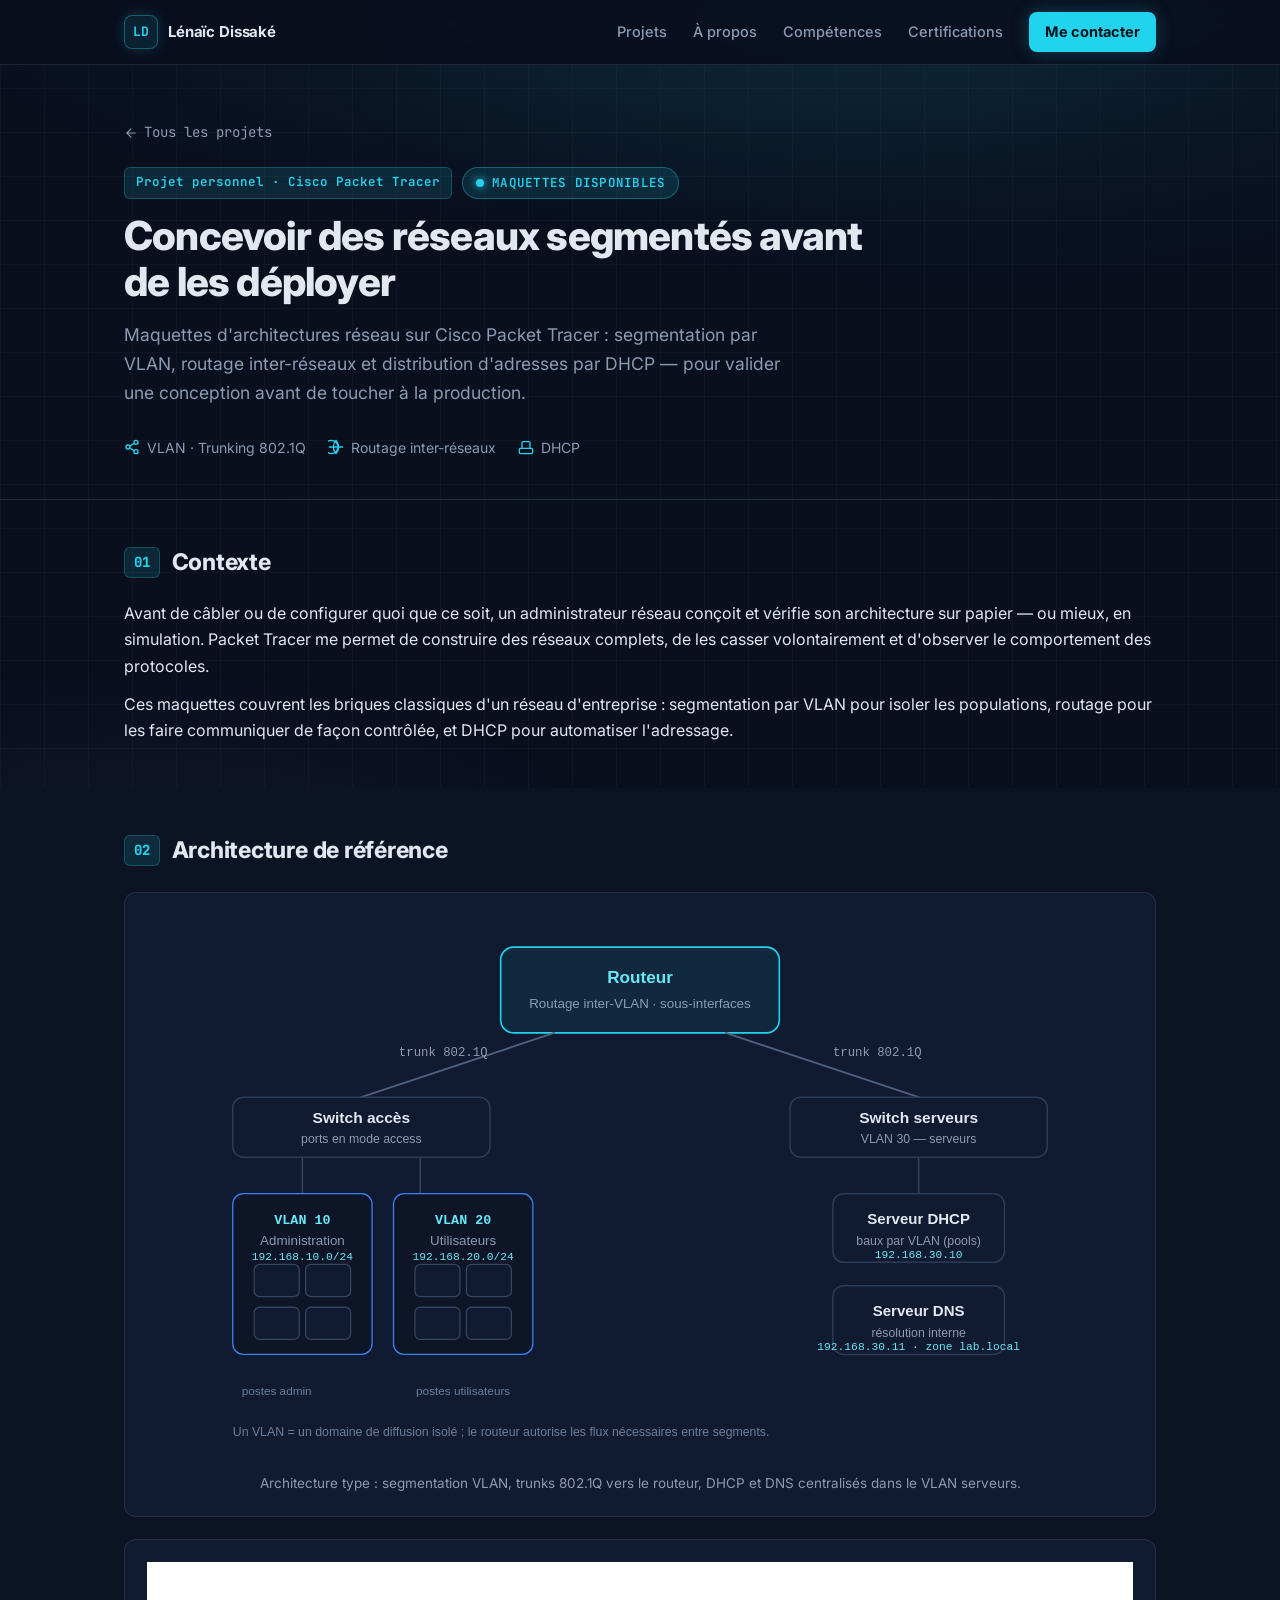
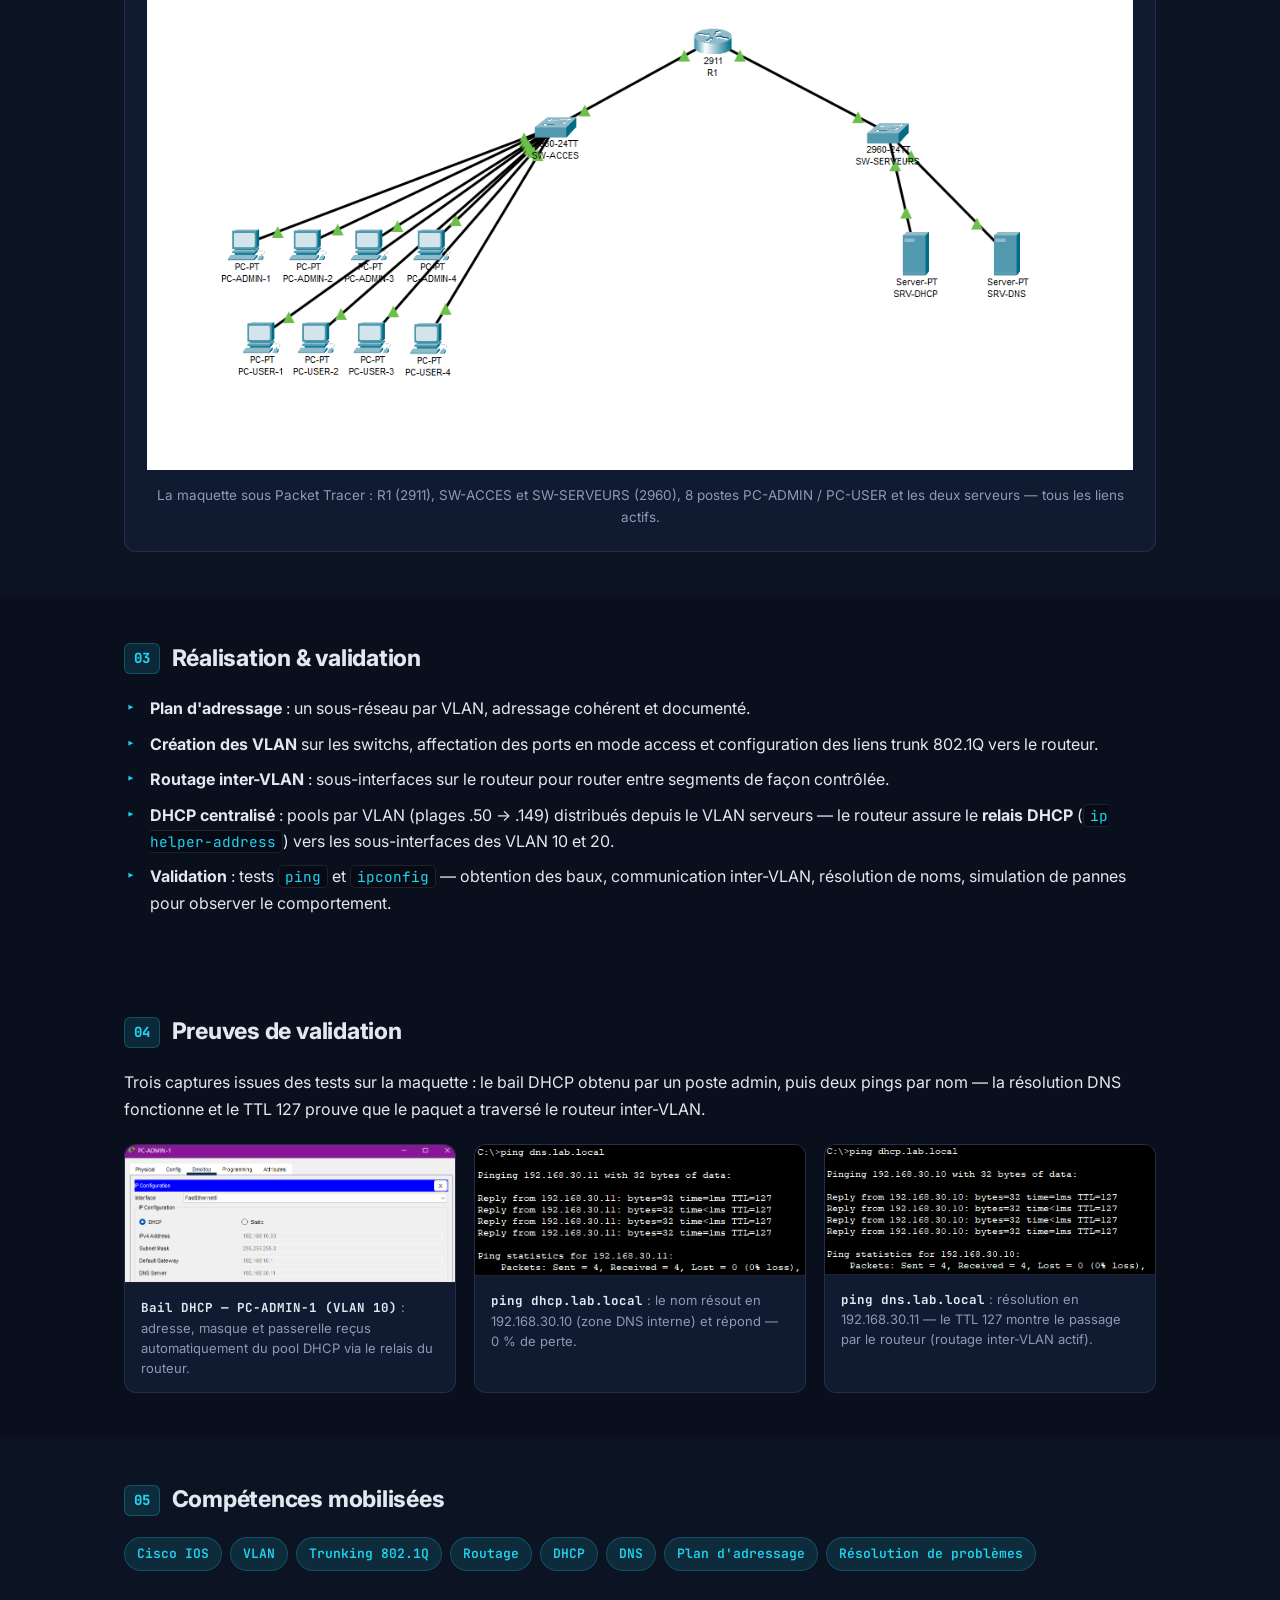
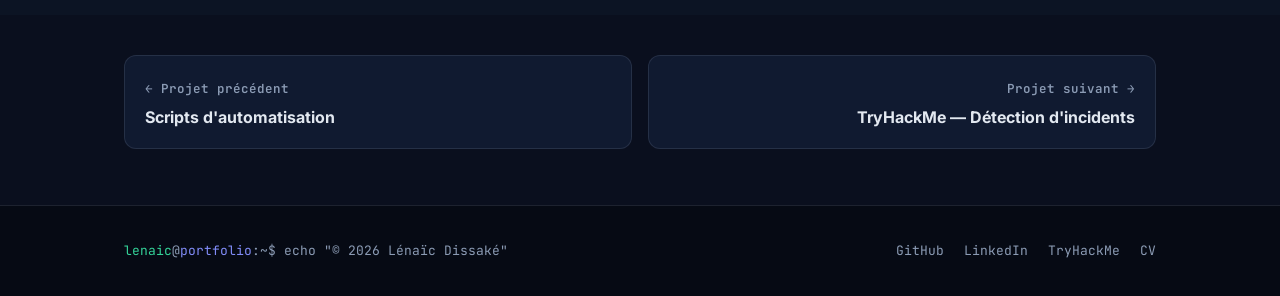
==== commit 209561b7: "Packet Tracer : topologie réelle, galerie de preuves (DHCP, DNS, TTL), relais ip helper-address, zon" ====
--- a/projets/reseau-packet-tracer.html
+++ b/projets/reseau-packet-tracer.html
@@ -9,7 +9,7 @@
   <link rel="preconnect" href="https://fonts.googleapis.com">
   <link rel="preconnect" href="https://fonts.gstatic.com" crossorigin>
   <link href="https://fonts.googleapis.com/css2?family=Inter:wght@400;500;600;700;800&family=JetBrains+Mono:wght@400;600&display=swap" rel="stylesheet">
-  <link rel="stylesheet" href="../assets/css/style.css?v=2">
+  <link rel="stylesheet" href="../assets/css/style.css?v=3">
 </head>
 <body>
 
@@ -110,7 +110,7 @@
             <!-- VLAN 10 -->
             <rect x="80" y="260" width="130" height="150" rx="10" fill="#0d1526" stroke="#3b82f6" stroke-width="1.2"/>
             <text x="145" y="288" text-anchor="middle" font-family="Consolas, monospace" font-size="12.5" font-weight="700" fill="#67e8f9">VLAN 10</text>
-            <text x="145" y="308" text-anchor="middle" font-family="Segoe UI, sans-serif" font-size="12.5" fill="#8b9bb4">Administration</text>
+            <text x="145" y="308" text-anchor="middle" font-family="Segoe UI, sans-serif" font-size="12.5" fill="#8b9bb4">Administration</text><text x="145" y="322" text-anchor="middle" font-family="Consolas, monospace" font-size="10.5" fill="#67e8f9">192.168.10.0/24</text>
             <g>
               <rect x="100" y="326" width="42" height="30" rx="5" fill="#101a30" stroke="#33455f" stroke-width="1.2"/>
               <rect x="148" y="326" width="42" height="30" rx="5" fill="#101a30" stroke="#33455f" stroke-width="1.2"/>
@@ -122,7 +122,7 @@
             <!-- VLAN 20 -->
             <rect x="230" y="260" width="130" height="150" rx="10" fill="#0d1526" stroke="#3b82f6" stroke-width="1.2"/>
             <text x="295" y="288" text-anchor="middle" font-family="Consolas, monospace" font-size="12.5" font-weight="700" fill="#67e8f9">VLAN 20</text>
-            <text x="295" y="308" text-anchor="middle" font-family="Segoe UI, sans-serif" font-size="12.5" fill="#8b9bb4">Utilisateurs</text>
+            <text x="295" y="308" text-anchor="middle" font-family="Segoe UI, sans-serif" font-size="12.5" fill="#8b9bb4">Utilisateurs</text><text x="295" y="322" text-anchor="middle" font-family="Consolas, monospace" font-size="10.5" fill="#67e8f9">192.168.20.0/24</text>
             <g>
               <rect x="250" y="326" width="42" height="30" rx="5" fill="#101a30" stroke="#33455f" stroke-width="1.2"/>
               <rect x="298" y="326" width="42" height="30" rx="5" fill="#101a30" stroke="#33455f" stroke-width="1.2"/>
@@ -135,11 +135,11 @@
             <g>
               <rect x="640" y="260" width="160" height="64" rx="10" fill="#101a30" stroke="#2b3b58" stroke-width="1.4"/>
               <text x="720" y="288" text-anchor="middle" font-family="Segoe UI, sans-serif" font-size="14" font-weight="700" fill="#e2e8f0">Serveur DHCP</text>
-              <text x="720" y="308" text-anchor="middle" font-family="Segoe UI, sans-serif" font-size="11.5" fill="#8b9bb4">baux par VLAN (pools)</text>
+              <text x="720" y="308" text-anchor="middle" font-family="Segoe UI, sans-serif" font-size="11.5" fill="#8b9bb4">baux par VLAN (pools)</text><text x="720" y="320" text-anchor="middle" font-family="Consolas, monospace" font-size="10.5" fill="#67e8f9">192.168.30.10</text>
 
               <rect x="640" y="346" width="160" height="64" rx="10" fill="#101a30" stroke="#2b3b58" stroke-width="1.4"/>
               <text x="720" y="374" text-anchor="middle" font-family="Segoe UI, sans-serif" font-size="14" font-weight="700" fill="#e2e8f0">Serveur DNS</text>
-              <text x="720" y="394" text-anchor="middle" font-family="Segoe UI, sans-serif" font-size="11.5" fill="#8b9bb4">résolution interne</text>
+              <text x="720" y="394" text-anchor="middle" font-family="Segoe UI, sans-serif" font-size="11.5" fill="#8b9bb4">résolution interne</text><text x="720" y="406" text-anchor="middle" font-family="Consolas, monospace" font-size="10.5" fill="#67e8f9">192.168.30.11 · zone lab.local</text>
             </g>
 
             <!-- Légende -->
@@ -149,10 +149,10 @@
           <figcaption>Architecture type : segmentation VLAN, trunks 802.1Q vers le routeur, DHCP et DNS centralisés dans le VLAN serveurs.</figcaption>
         </figure>
 
-        <div class="shot">
-          <strong>Capture d'écran à ajouter</strong>
-          Topologie Packet Tracer — fichier à déposer dans <code>assets/img/capture-packet-tracer.png</code>
-        </div>
+        <figure class="figure">
+          <img src="../assets/img/capture-packet-tracer.png" alt="Topologie Packet Tracer : routeur R1 relié aux switchs SW-ACCES et SW-SERVEURS, 8 postes répartis en VLAN 10 et 20, serveurs DHCP et DNS dans le VLAN 30" loading="lazy">
+          <figcaption>La maquette sous Packet Tracer : R1 (2911), SW-ACCES et SW-SERVEURS (2960), 8 postes PC-ADMIN / PC-USER et les deux serveurs — tous les liens actifs.</figcaption>
+        </figure>
       </div>
     </section>
 
@@ -164,16 +164,38 @@
           <li><strong>Plan d'adressage</strong> : un sous-réseau par VLAN, adressage cohérent et documenté.</li>
           <li><strong>Création des VLAN</strong> sur les switchs, affectation des ports en mode access et configuration des liens trunk 802.1Q vers le routeur.</li>
           <li><strong>Routage inter-VLAN</strong> : sous-interfaces sur le routeur pour router entre segments de façon contrôlée.</li>
-          <li><strong>DHCP</strong> : pools par VLAN, passerelle et DNS distribués automatiquement aux clients.</li>
-          <li><strong>Validation</strong> : tests <code>ping</code> et <code>ipconfig</code> — isolation intra-VLAN, communication inter-VLAN, obtention des baux DHCP, simulation de pannes pour observer le comportement.</li>
+          <li><strong>DHCP centralisé</strong> : pools par VLAN (plages .50 → .149) distribués depuis le VLAN serveurs — le routeur assure le <strong>relais DHCP</strong> (<code>ip helper-address</code>) vers les sous-interfaces des VLAN 10 et 20.</li>
+          <li><strong>Validation</strong> : tests <code>ping</code> et <code>ipconfig</code> — obtention des baux, communication inter-VLAN, résolution de noms, simulation de pannes pour observer le comportement.</li>
         </ul>
       </div>
     </section>
 
+
+    <!-- ===== Preuves de validation ===== -->
+    <section class="project-section">
+      <div class="container">
+        <h2><span class="num">04</span>Preuves de validation</h2>
+        <p>Trois captures issues des tests sur la maquette : le bail DHCP obtenu par un poste admin, puis deux pings par nom — la résolution DNS fonctionne et le TTL&nbsp;127 prouve que le paquet a traversé le routeur inter-VLAN.</p>
+        <div class="shots-grid">
+          <figure class="shot-card">
+            <img src="../assets/img/test-dhcp-admin.png" alt="PC-ADMIN-1 : configuration IP en DHCP, bail 192.168.10.10 avec passerelle obtenue automatiquement" loading="lazy">
+            <figcaption><strong>Bail DHCP — PC-ADMIN-1 (VLAN 10)</strong> : adresse, masque et passerelle reçus automatiquement du pool DHCP via le relais du routeur.</figcaption>
+          </figure>
+          <figure class="shot-card">
+            <img src="../assets/img/test-dns-dhcp.png" alt="Ping de dhcp.lab.local : résolution DNS en 192.168.30.10 puis réponses, 0% de perte" loading="lazy">
+            <figcaption><strong>ping dhcp.lab.local</strong> : le nom résout en 192.168.30.10 (zone DNS interne) et répond — 0&nbsp;% de perte.</figcaption>
+          </figure>
+          <figure class="shot-card">
+            <img src="../assets/img/test-dns.png" alt="Ping de dns.lab.local : résolution en 192.168.30.11, réponses à 1 ms, TTL 127" loading="lazy">
+            <figcaption><strong>ping dns.lab.local</strong> : résolution en 192.168.30.11 — le TTL&nbsp;127 montre le passage par le routeur (routage inter-VLAN actif).</figcaption>
+          </figure>
+        </div>
+      </div>
+    </section>
     <!-- ===== Compétences ===== -->
     <section class="project-section alt">
       <div class="container">
-        <h2><span class="num">04</span>Compétences mobilisées</h2>
+        <h2><span class="num">05</span>Compétences mobilisées</h2>
         <div class="tags">
           <span>Cisco IOS</span><span>VLAN</span><span>Trunking 802.1Q</span><span>Routage</span><span>DHCP</span><span>DNS</span><span>Plan d'adressage</span><span>Résolution de problèmes</span>
         </div>
@@ -208,6 +230,6 @@
     </div>
   </footer>
 
-  <script src="../assets/js/main.js?v=2"></script>
+  <script src="../assets/js/main.js?v=3"></script>
 </body>
 </html>
--- a/assets/css/style.css
+++ b/assets/css/style.css
@@ -968,3 +968,70 @@
   body::before { display: none; }
   .site-header, .site-footer, .terminal, .project-nav, .btn { display: none !important; }
 }
+
+/* ---------- Statistiques TryHackMe ---------- */
+.stats-grid {
+  display: grid;
+  grid-template-columns: repeat(auto-fill, minmax(min(100%, 180px), 1fr));
+  gap: 14px;
+}
+
+.stat {
+  background: var(--bg-panel);
+  border: 1px solid var(--border);
+  border-radius: var(--radius);
+  padding: 18px 16px;
+  text-align: center;
+  transition: border-color 0.15s ease;
+}
+
+.stat:hover { border-color: var(--accent-border); }
+
+.stat .stat-n {
+  display: block;
+  font-family: var(--font-mono);
+  font-size: 24px;
+  font-weight: 700;
+  color: var(--accent);
+}
+
+.stat .stat-l {
+  display: block;
+  font-size: 12.5px;
+  color: var(--text-muted);
+  margin-top: 4px;
+}
+
+/* ---------- Galerie de captures de validation ---------- */
+.shots-grid {
+  display: grid;
+  grid-template-columns: repeat(auto-fill, minmax(min(100%, 280px), 1fr));
+  gap: 18px;
+  margin-top: 22px;
+}
+
+.shot-card {
+  background: var(--bg-panel);
+  border: 1px solid var(--border);
+  border-radius: var(--radius);
+  overflow: hidden;
+  transition: border-color 0.15s ease;
+}
+
+.shot-card:hover { border-color: var(--accent-border); }
+
+.shot-card img {
+  width: 100%;
+  display: block;
+  background: #060a14;
+  border-bottom: 1px solid var(--border);
+}
+
+.shot-card figcaption {
+  padding: 14px 16px;
+  font-size: 13px;
+  color: var(--text-muted);
+  line-height: 1.55;
+}
+
+.shot-card figcaption strong { color: var(--text); font-family: var(--font-mono); font-size: 12.5px; }
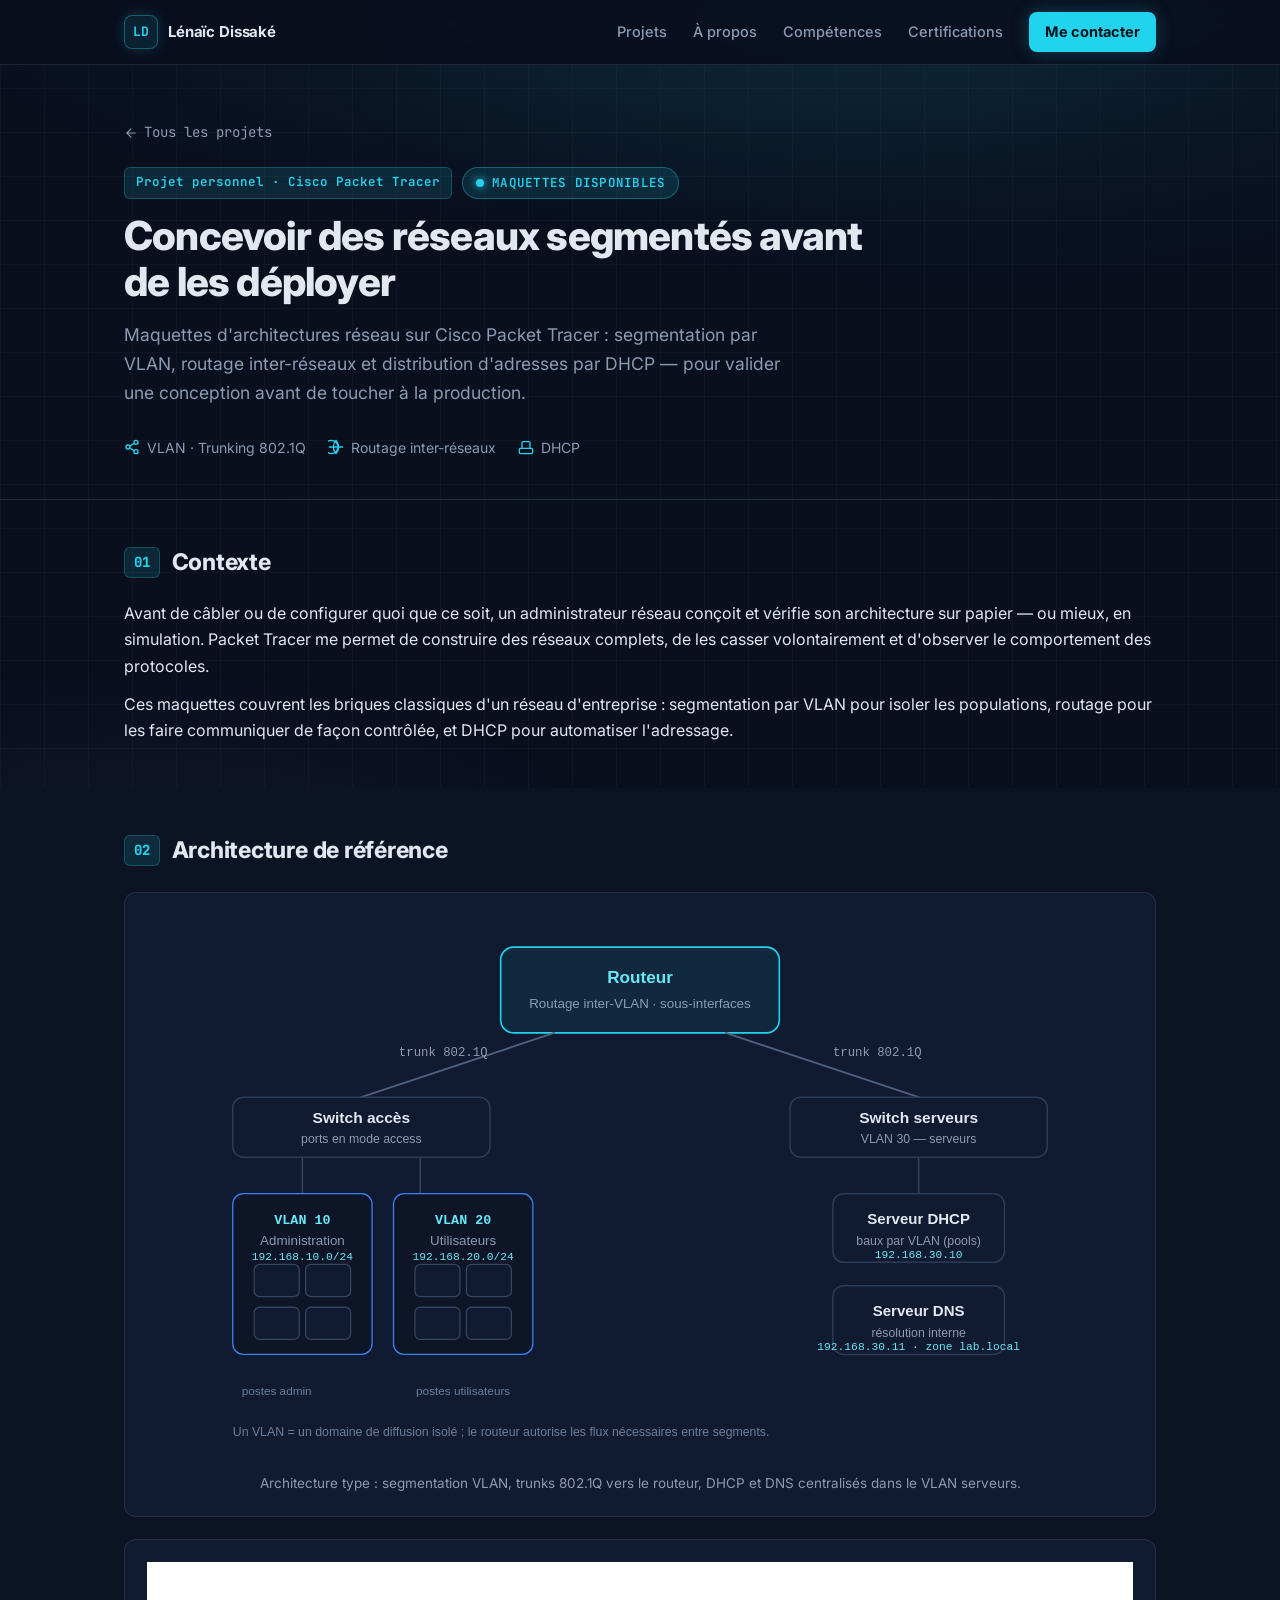
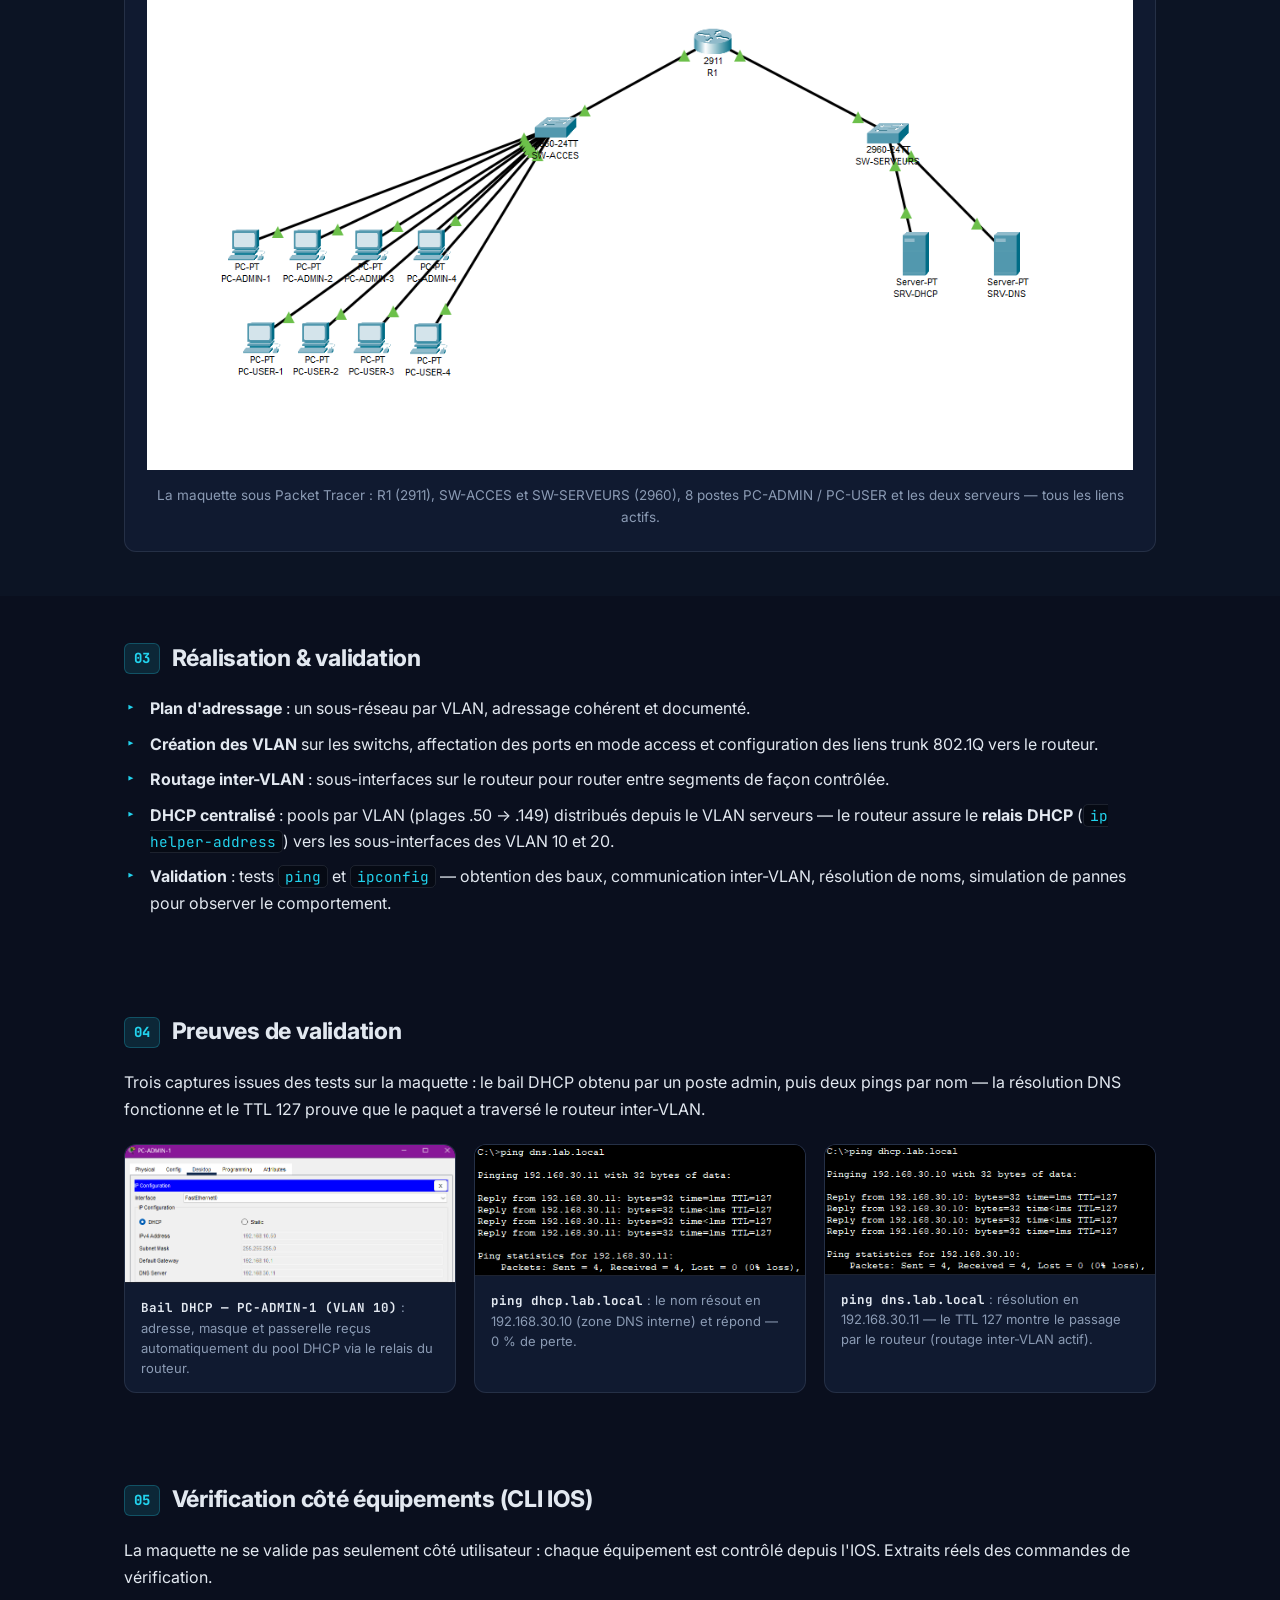
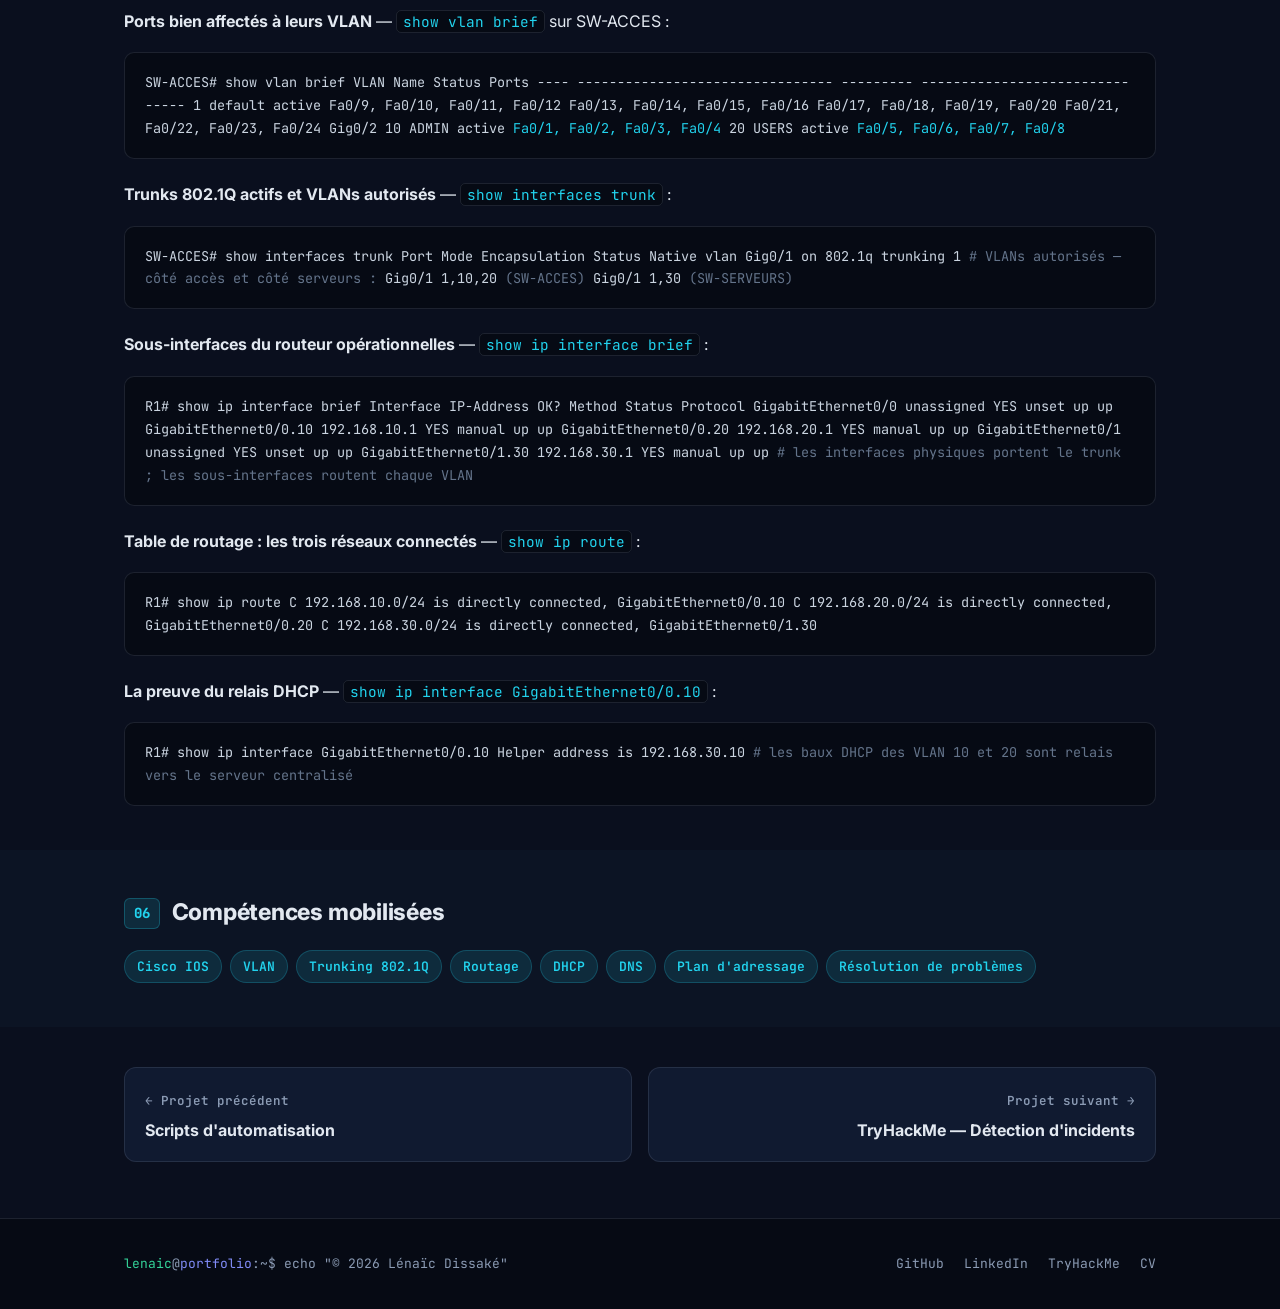
==== commit 8e9d6e0e: "Packet Tracer : section vérification CLI IOS (vlan brief, trunk, ip interface, route, helper address" ====
--- a/projets/reseau-packet-tracer.html
+++ b/projets/reseau-packet-tracer.html
@@ -192,10 +192,61 @@
         </div>
       </div>
     </section>
+
+    <!-- ===== Vérification CLI ===== -->
+    <section class="project-section">
+      <div class="container">
+        <h2><span class="num">05</span>Vérification côté équipements (CLI IOS)</h2>
+        <p>La maquette ne se valide pas seulement côté utilisateur : chaque équipement est contrôlé depuis l'IOS. Extraits réels des commandes de vérification.</p>
+
+        <p style="margin-top:18px;"><strong>Ports bien affectés à leurs VLAN</strong> — <code>show vlan brief</code> sur SW-ACCES :</p>
+        <div class="code-block">SW-ACCES# show vlan brief
+
+VLAN Name                             Status    Ports
+---- -------------------------------- --------- -------------------------------
+1    default                          active    Fa0/9, Fa0/10, Fa0/11, Fa0/12
+                                                Fa0/13, Fa0/14, Fa0/15, Fa0/16
+                                                Fa0/17, Fa0/18, Fa0/19, Fa0/20
+                                                Fa0/21, Fa0/22, Fa0/23, Fa0/24
+                                                Gig0/2
+10   ADMIN                            active    <span class="cmd">Fa0/1, Fa0/2, Fa0/3, Fa0/4</span>
+20   USERS                            active    <span class="cmd">Fa0/5, Fa0/6, Fa0/7, Fa0/8</span></div>
+
+        <p style="margin-top:22px;"><strong>Trunks 802.1Q actifs et VLANs autorisés</strong> — <code>show interfaces trunk</code> :</p>
+        <div class="code-block">SW-ACCES# show interfaces trunk
+Port        Mode         Encapsulation  Status        Native vlan
+Gig0/1      on           802.1q         trunking      1
+
+<span class="cmt"># VLANs autorisés — côté accès et côté serveurs :</span>
+Gig0/1      1,10,20    <span class="cmt">(SW-ACCES)</span>
+Gig0/1      1,30       <span class="cmt">(SW-SERVEURS)</span></div>
+
+        <p style="margin-top:22px;"><strong>Sous-interfaces du routeur opérationnelles</strong> — <code>show ip interface brief</code> :</p>
+        <div class="code-block">R1# show ip interface brief
+Interface              IP-Address      OK? Method Status                Protocol
+GigabitEthernet0/0     unassigned      YES unset  up                    up
+GigabitEthernet0/0.10  192.168.10.1    YES manual up                    up
+GigabitEthernet0/0.20  192.168.20.1    YES manual up                    up
+GigabitEthernet0/1     unassigned      YES unset  up                    up
+GigabitEthernet0/1.30  192.168.30.1    YES manual up                    up
+<span class="cmt"># les interfaces physiques portent le trunk ; les sous-interfaces routent chaque VLAN</span></div>
+
+        <p style="margin-top:22px;"><strong>Table de routage : les trois réseaux connectés</strong> — <code>show ip route</code> :</p>
+        <div class="code-block">R1# show ip route
+C       192.168.10.0/24 is directly connected, GigabitEthernet0/0.10
+C       192.168.20.0/24 is directly connected, GigabitEthernet0/0.20
+C       192.168.30.0/24 is directly connected, GigabitEthernet0/1.30</div>
+
+        <p style="margin-top:22px;"><strong>La preuve du relais DHCP</strong> — <code>show ip interface GigabitEthernet0/0.10</code> :</p>
+        <div class="code-block">R1# show ip interface GigabitEthernet0/0.10
+  Helper address is 192.168.30.10
+<span class="cmt"># les baux DHCP des VLAN 10 et 20 sont relais vers le serveur centralisé</span></div>
+      </div>
+    </section>
     <!-- ===== Compétences ===== -->
     <section class="project-section alt">
       <div class="container">
-        <h2><span class="num">05</span>Compétences mobilisées</h2>
+        <h2><span class="num">06</span>Compétences mobilisées</h2>
         <div class="tags">
           <span>Cisco IOS</span><span>VLAN</span><span>Trunking 802.1Q</span><span>Routage</span><span>DHCP</span><span>DNS</span><span>Plan d'adressage</span><span>Résolution de problèmes</span>
         </div>
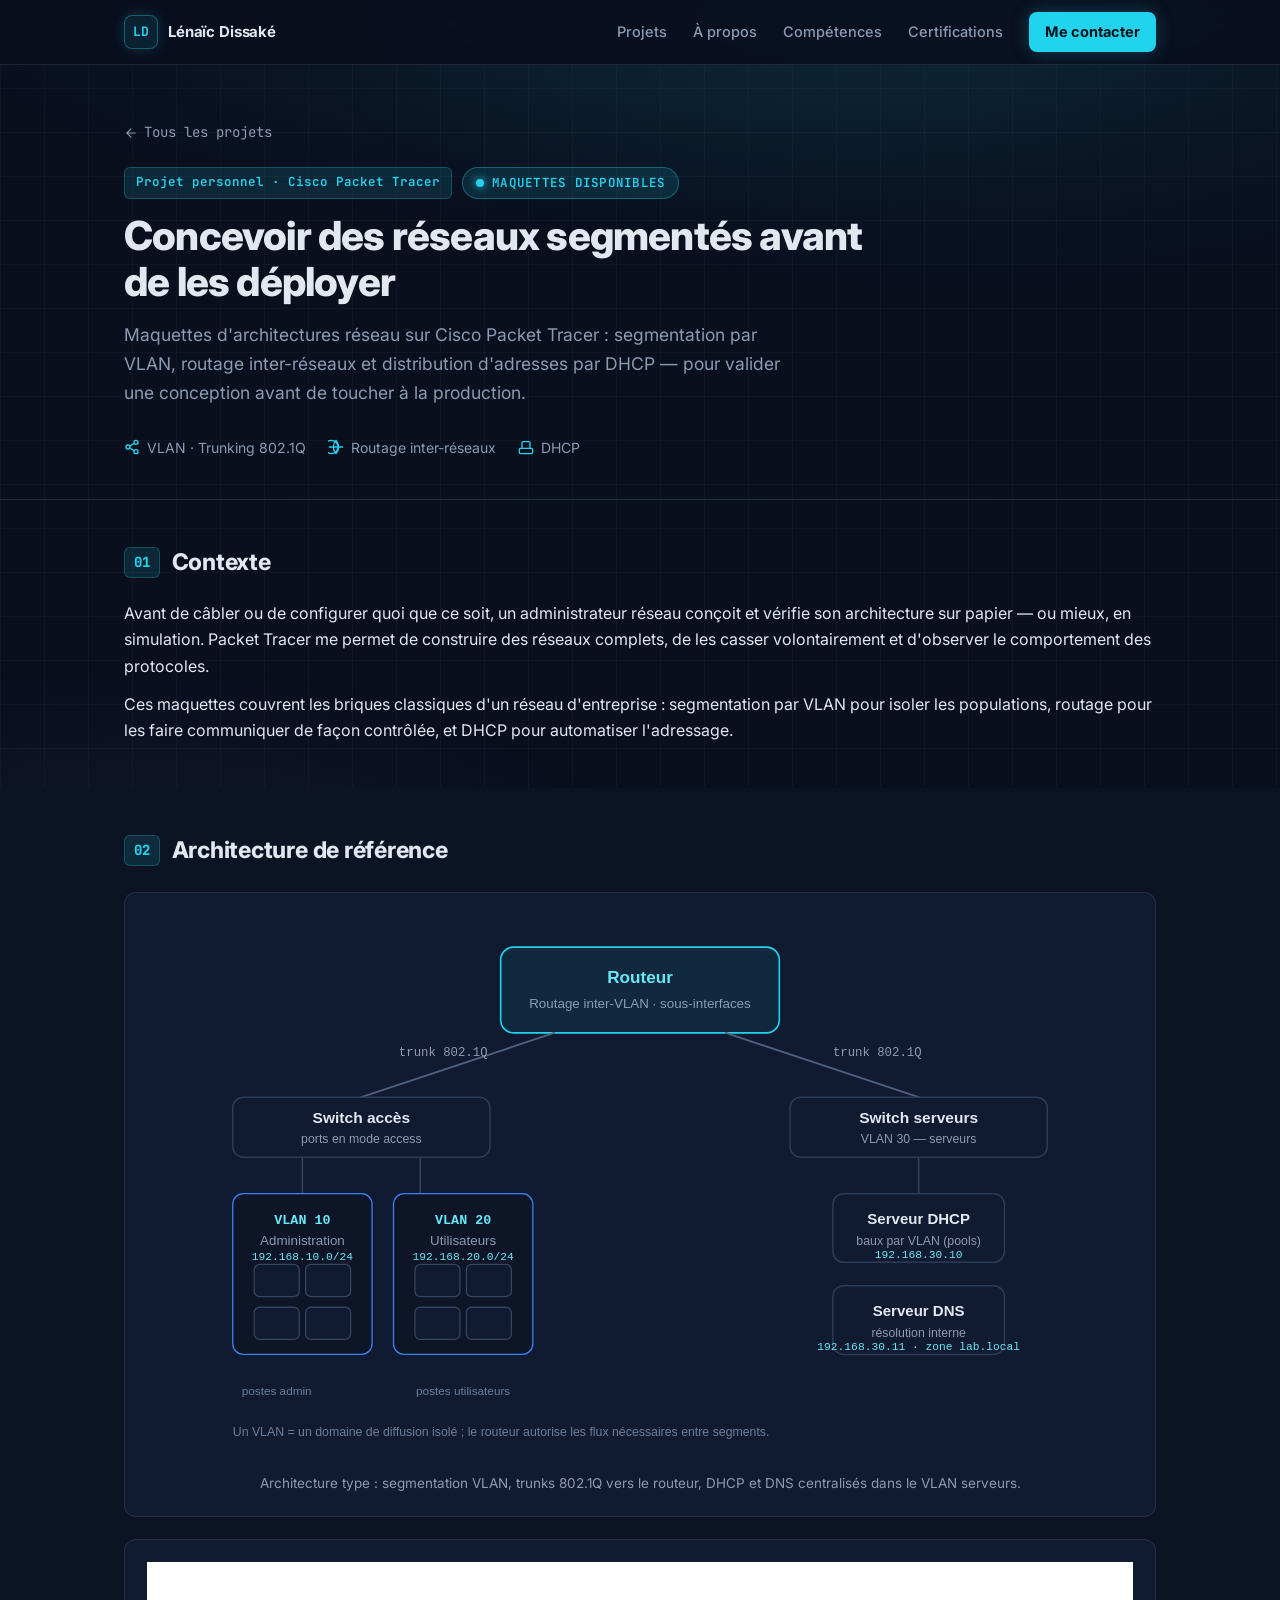
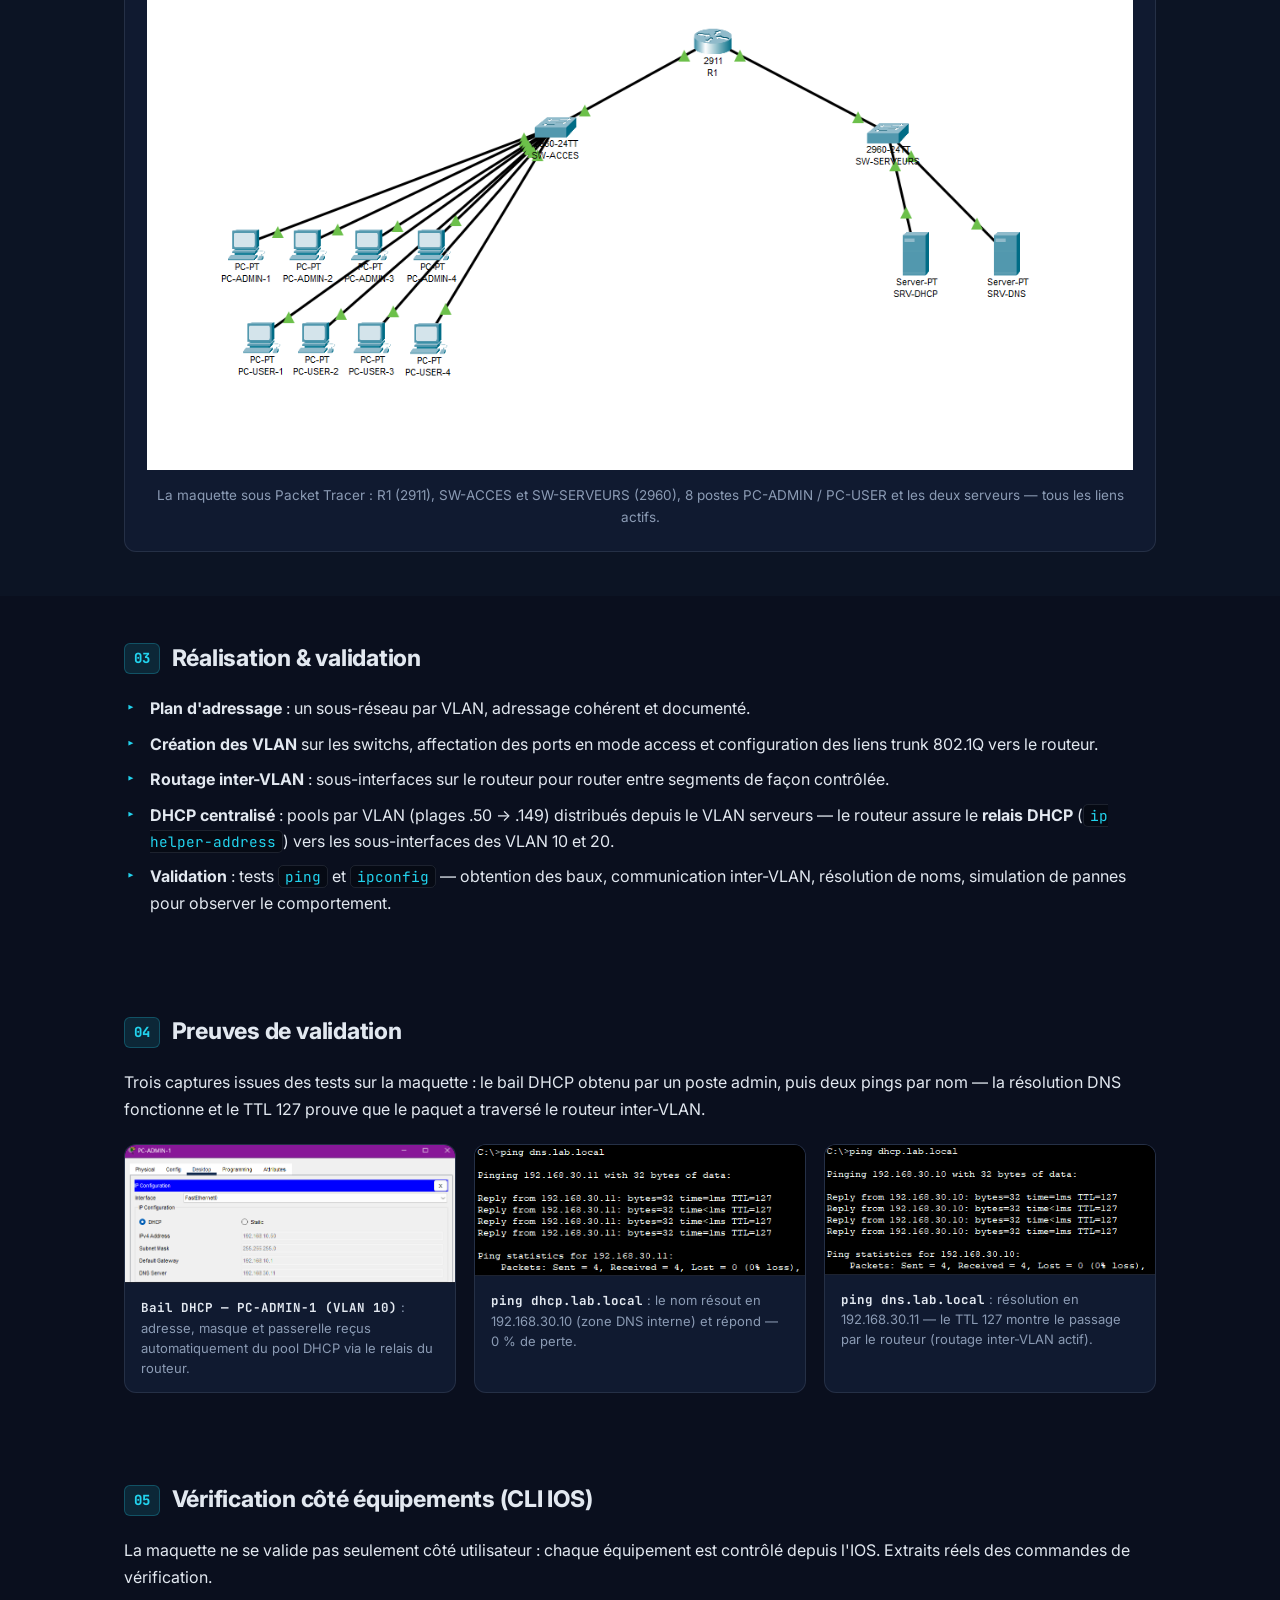
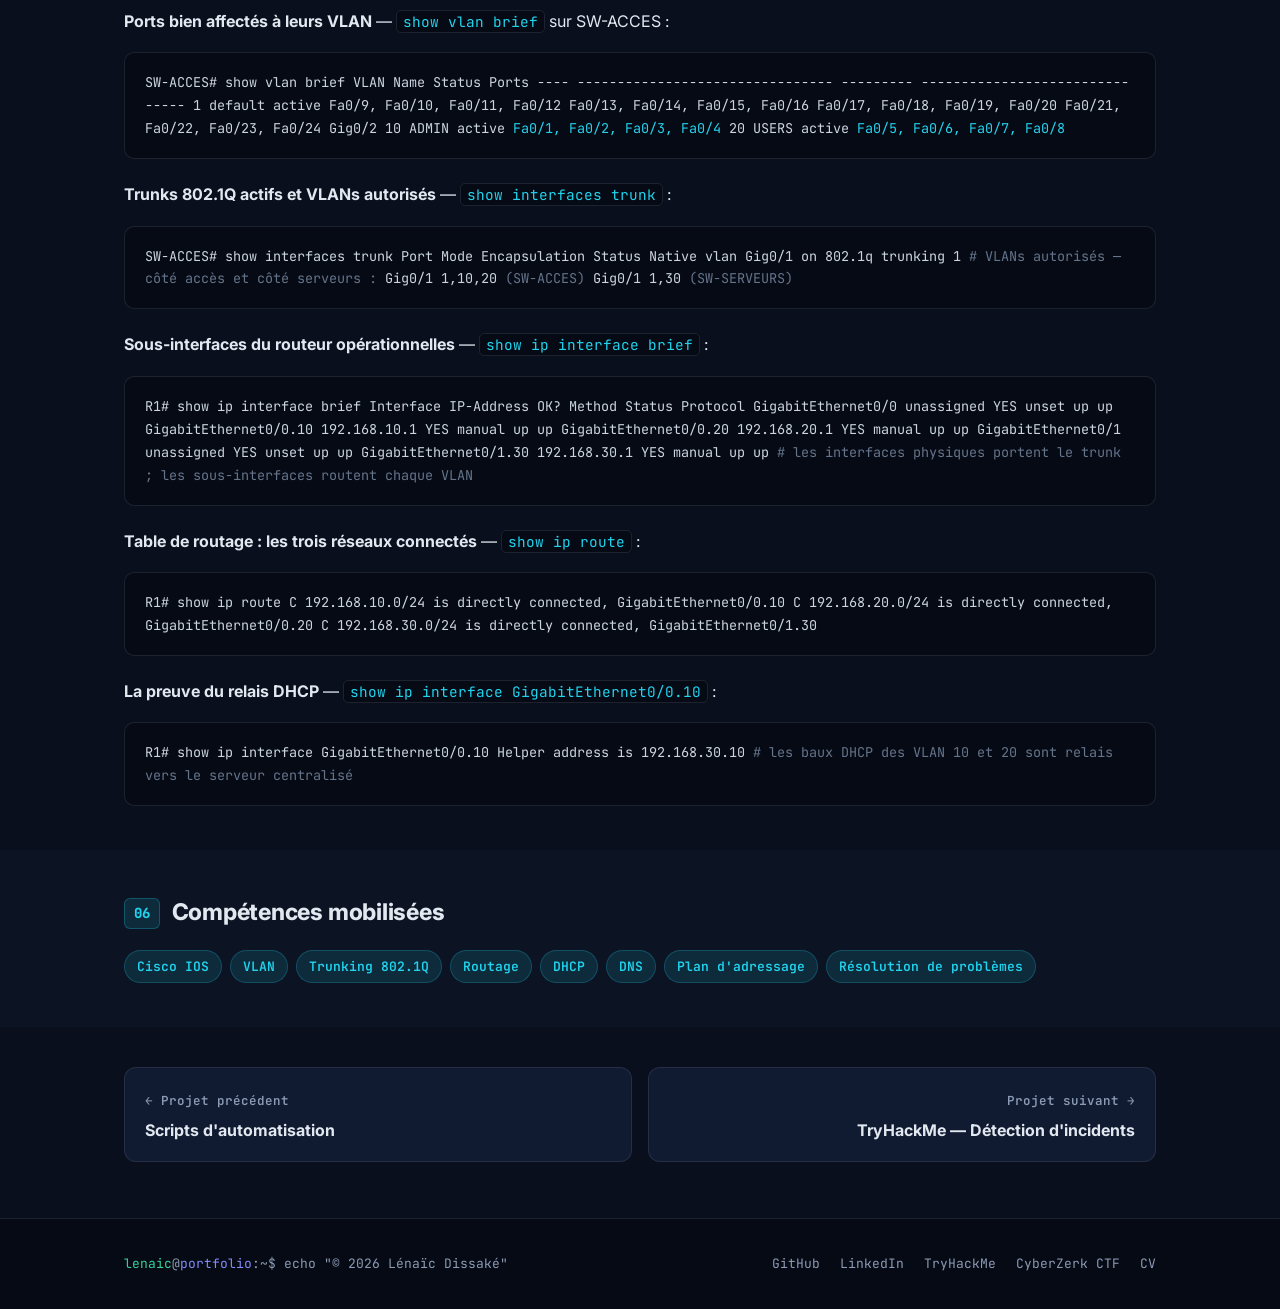
==== commit 1ced12a7: "Ajout du CyberZerk CTF 2026 et des certificats - Page dédiée au CTF : résultats, répartition, 10 déf" ====
--- a/projets/reseau-packet-tracer.html
+++ b/projets/reseau-packet-tracer.html
@@ -9,7 +9,7 @@
   <link rel="preconnect" href="https://fonts.googleapis.com">
   <link rel="preconnect" href="https://fonts.gstatic.com" crossorigin>
   <link href="https://fonts.googleapis.com/css2?family=Inter:wght@400;500;600;700;800&family=JetBrains+Mono:wght@400;600&display=swap" rel="stylesheet">
-  <link rel="stylesheet" href="../assets/css/style.css?v=3">
+  <link rel="stylesheet" href="../assets/css/style.css?v=4">
 </head>
 <body>
 
@@ -276,11 +276,12 @@
         <a href="https://github.com/narcusensei" target="_blank" rel="noopener">GitHub</a>
         <a href="https://www.linkedin.com/in/lenaic-d" target="_blank" rel="noopener">LinkedIn</a>
         <a href="https://tryhackme.com/p/narcus" target="_blank" rel="noopener">TryHackMe</a>
+        <a href="https://ctf.cyberzerk.fr/users/1417" target="_blank" rel="noopener">CyberZerk CTF</a>
         <a href="../cv/CV-Lenaic-Dissake.pdf">CV</a>
       </nav>
     </div>
   </footer>
 
-  <script src="../assets/js/main.js?v=3"></script>
+  <script src="../assets/js/main.js?v=4"></script>
 </body>
 </html>
--- a/assets/css/style.css
+++ b/assets/css/style.css
@@ -972,7 +972,7 @@
 /* ---------- Statistiques TryHackMe ---------- */
 .stats-grid {
   display: grid;
-  grid-template-columns: repeat(auto-fill, minmax(min(100%, 180px), 1fr));
+  grid-template-columns: repeat(auto-fit, minmax(min(100%, 180px), 1fr));
   gap: 14px;
 }
 
@@ -1035,3 +1035,220 @@
 }
 
 .shot-card figcaption strong { color: var(--text); font-family: var(--font-mono); font-size: 12.5px; }
+
+/* ---------- Certificats : vignettes et visionneuse ---------- */
+.cert-item .cert-text { flex: 1 1 0; min-width: 0; }
+
+/* Icône alignée sur le titre : les lignes pourvues d'une vignette sont plus hautes */
+.cert-item .cert-icon { align-self: flex-start; margin-top: 2px; }
+
+.cert-view {
+  display: inline-flex;
+  align-items: center;
+  gap: 6px;
+  margin-top: 8px;
+  padding: 0;
+  background: none;
+  border: none;
+  cursor: zoom-in;
+  font-family: var(--font-mono);
+  font-size: 12.5px;
+  font-weight: 600;
+  color: var(--accent);
+}
+
+.cert-view:hover { color: #67e8f9; text-decoration: underline; }
+.cert-view svg { width: 14px; height: 14px; flex-shrink: 0; }
+
+.cert-thumb {
+  flex: 0 0 176px;
+  width: 176px;
+  aspect-ratio: 842 / 595;
+  padding: 0;
+  border: 1px solid var(--border);
+  border-radius: 8px;
+  overflow: hidden;
+  background: #ffffff;
+  cursor: zoom-in;
+  transition: border-color 0.15s ease, box-shadow 0.15s ease, transform 0.15s ease;
+}
+
+.cert-thumb:hover {
+  border-color: var(--accent-border);
+  box-shadow: 0 0 22px rgba(34, 211, 238, 0.16);
+  transform: translateY(-2px);
+}
+
+.cert-thumb img { display: block; width: 100%; height: 100%; object-fit: cover; }
+
+.cert-dialog {
+  width: min(1060px, 94vw, calc((94vh - 52px) * 1.4142));
+  margin: auto; /* la règle globale * { margin: 0 } écrase le centrage natif des <dialog> */
+  max-width: none;
+  max-height: 94vh;
+  padding: 0;
+  border: 1px solid var(--accent-border);
+  border-radius: var(--radius);
+  background: var(--bg-panel);
+  color: var(--text);
+  box-shadow: 0 30px 90px rgba(0, 0, 0, 0.7);
+  overflow: auto;
+}
+
+.cert-dialog::backdrop { background: rgba(4, 9, 20, 0.84); }
+.cert-dialog[open] { display: block; animation: dlg-in 0.18s ease-out; }
+
+@keyframes dlg-in {
+  from { opacity: 0; transform: translateY(8px) scale(0.985); }
+  to   { opacity: 1; transform: none; }
+}
+
+.cert-dialog img { display: block; width: 100%; height: auto; }
+
+.cert-dialog .cert-close {
+  position: absolute;
+  top: 12px;
+  right: 12px;
+  width: 36px;
+  height: 36px;
+  border-radius: 50%;
+  border: 1px solid var(--border);
+  background: rgba(10, 15, 30, 0.82);
+  color: var(--text);
+  font-size: 22px;
+  line-height: 1;
+  cursor: pointer;
+}
+
+.cert-dialog .cert-close:hover { color: var(--accent); border-color: var(--accent-border); }
+
+.cert-dialog .dlg-bar {
+  display: flex;
+  flex-wrap: wrap;
+  align-items: center;
+  justify-content: space-between;
+  gap: 8px 18px;
+  padding: 12px 16px;
+  border-top: 1px solid var(--border);
+  font-size: 13.5px;
+  color: var(--text-muted);
+}
+
+.cert-dialog .dlg-bar code { font-family: var(--font-mono); color: var(--accent); }
+
+.cert-dialog .dlg-links { display: inline-flex; flex-wrap: wrap; gap: 6px 18px; }
+
+/* Certificat intégré dans une page projet */
+.cert-open {
+  display: block;
+  width: 100%;
+  padding: 0;
+  border: none;
+  background: none;
+  border-radius: 8px;
+  cursor: zoom-in;
+}
+
+.cert-open img {
+  width: 100%;
+  height: auto;
+  display: block;
+  border-radius: 8px;
+  transition: box-shadow 0.15s ease;
+}
+
+.cert-open:hover img { box-shadow: 0 0 30px rgba(34, 211, 238, 0.18); }
+
+/* ---------- CTF : répartition et tableau des défis ---------- */
+.project-section .note { margin-top: 14px; font-size: 13.5px; color: var(--text-muted); }
+.project-section .next-link { margin-top: 18px; font-weight: 600; }
+
+.split {
+  display: flex;
+  height: 12px;
+  border-radius: 999px;
+  overflow: hidden;
+  margin-top: 22px;
+  background: rgba(148, 163, 184, 0.12);
+}
+
+.split .seg { display: block; height: 100%; }
+.seg-steg { background: var(--accent); }
+.seg-web { background: var(--violet); }
+.seg-crypto { background: var(--success); }
+
+.split-legend {
+  list-style: none;
+  display: flex;
+  flex-wrap: wrap;
+  gap: 10px 26px;
+  margin-top: 14px;
+  font-size: 14px;
+}
+
+.split-legend li { display: inline-flex; align-items: center; gap: 8px; }
+/* Neutraliser les puces et le retrait hérités des listes de section */
+.project-section .split-legend li { padding-left: 0; margin-bottom: 0; }
+.project-section .split-legend li::before { content: none; }
+
+.split-legend i { display: block; width: 10px; height: 10px; border-radius: 2px; }
+
+.table-wrap { overflow-x: auto; }
+
+.solves { width: 100%; border-collapse: collapse; margin-top: 18px; font-size: 14.5px; }
+
+.solves th,
+.solves td {
+  padding: 11px 12px;
+  text-align: left;
+  vertical-align: middle;
+  border-bottom: 1px solid var(--border);
+}
+
+.solves thead th {
+  font-family: var(--font-mono);
+  font-size: 12px;
+  font-weight: 600;
+  letter-spacing: 0.05em;
+  text-transform: uppercase;
+  color: var(--text-muted);
+}
+
+.solves tbody tr { background: var(--bg-panel); }
+.solves tbody tr:hover { background: rgba(34, 211, 238, 0.05); }
+.solves td.name { font-weight: 600; }
+.solves .pts { text-align: right; font-family: var(--font-mono); font-weight: 600; color: var(--accent); white-space: nowrap; }
+.solves tfoot td { padding-top: 12px; font-size: 13px; color: var(--text-muted); border-bottom: none; }
+
+.cat {
+  display: inline-flex;
+  align-items: center;
+  gap: 7px;
+  font-size: 12.5px;
+  font-weight: 600;
+  white-space: nowrap;
+}
+
+.cat i { display: block; width: 8px; height: 8px; border-radius: 2px; }
+.cat-steg i { background: var(--accent); }
+.cat-web i { background: var(--violet); }
+.cat-crypto i { background: var(--success); }
+
+@media (max-width: 640px) {
+  /* Vignette : passe sous le texte, aux côtés du millésime */
+  .cert-item .cert-thumb { order: 5; flex: 1 1 0; width: auto; min-width: 0; }
+  .cert-item .year { order: 4; }
+  .cert-item .cert-text { flex: 1 1 62%; }
+
+  /* Tableau : la catégorie passe sous le nom du défi */
+  .solves th:nth-child(2), .solves td:nth-child(2) { display: none; }
+  .solves td.name::after {
+    content: attr(data-cat);
+    display: block;
+    margin-top: 2px;
+    font-family: var(--font-mono);
+    font-size: 12px;
+    font-weight: 400;
+    color: var(--text-muted);
+  }
+}
